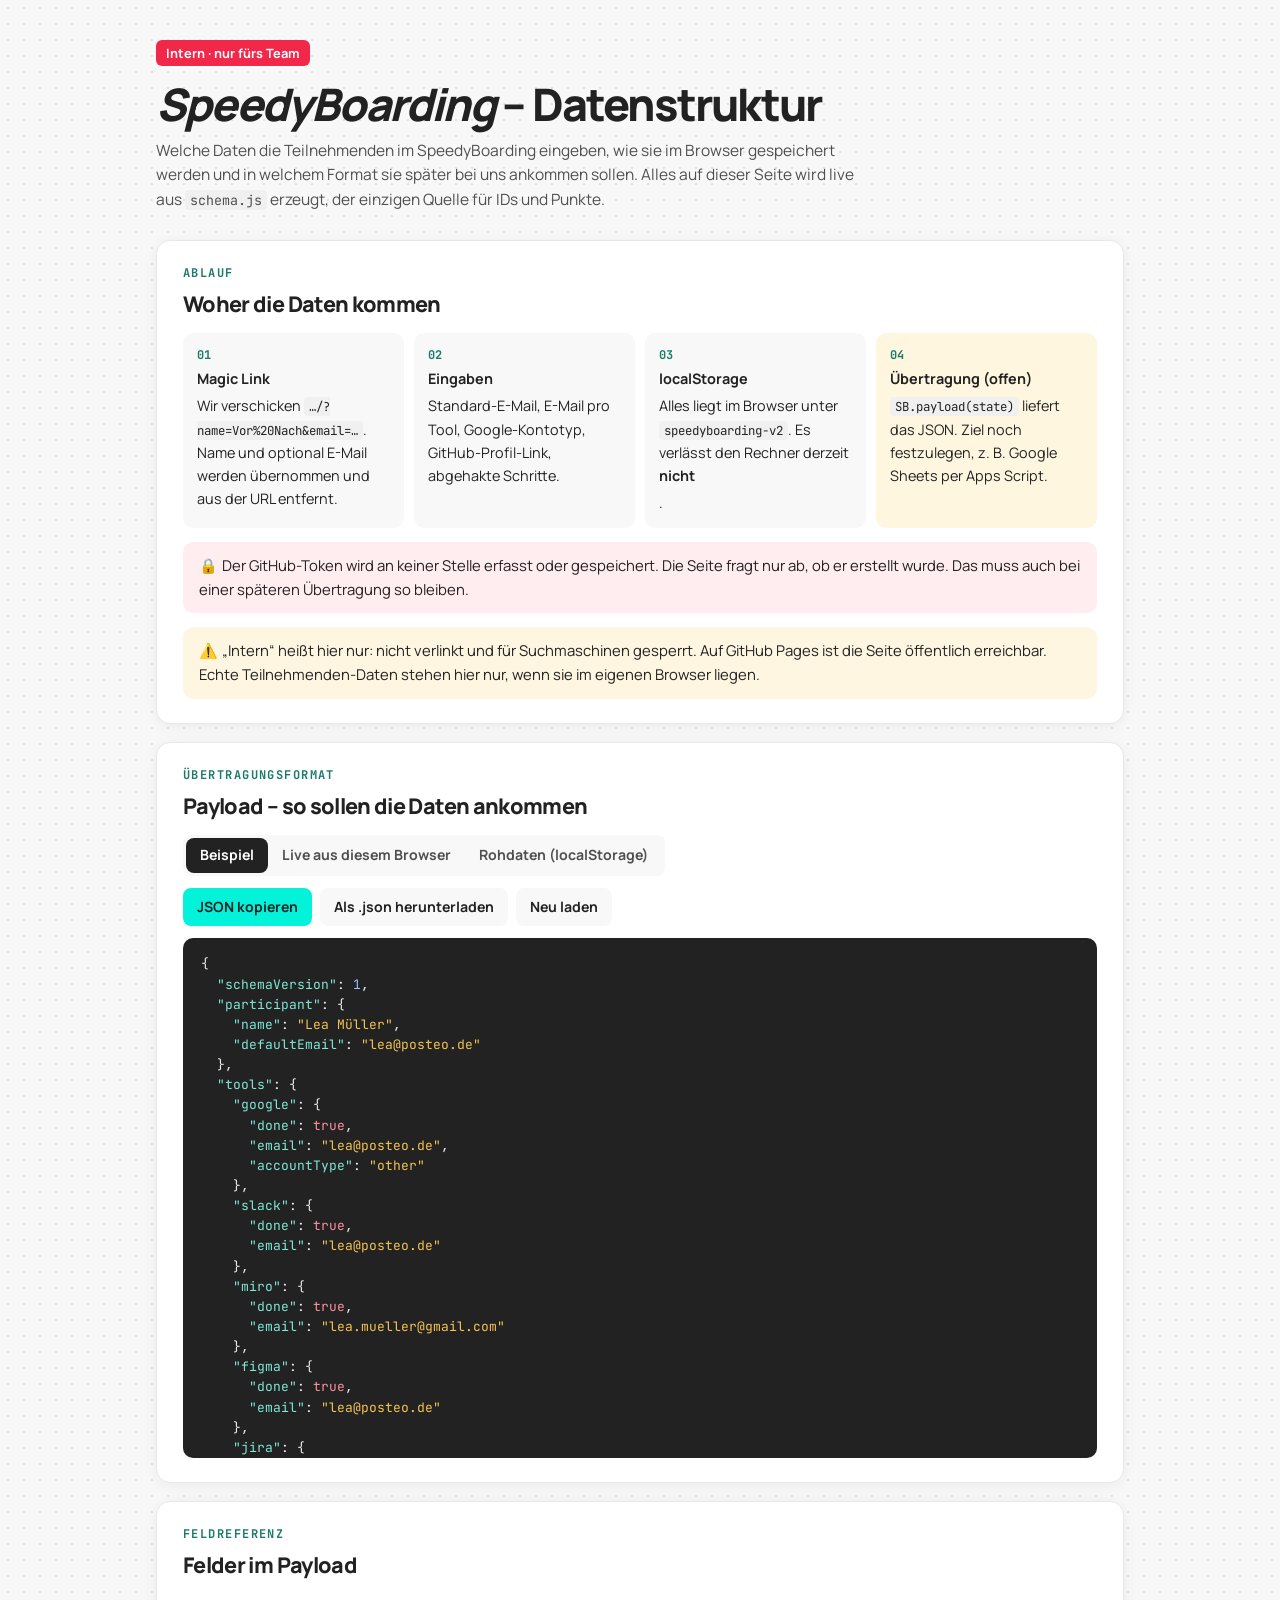
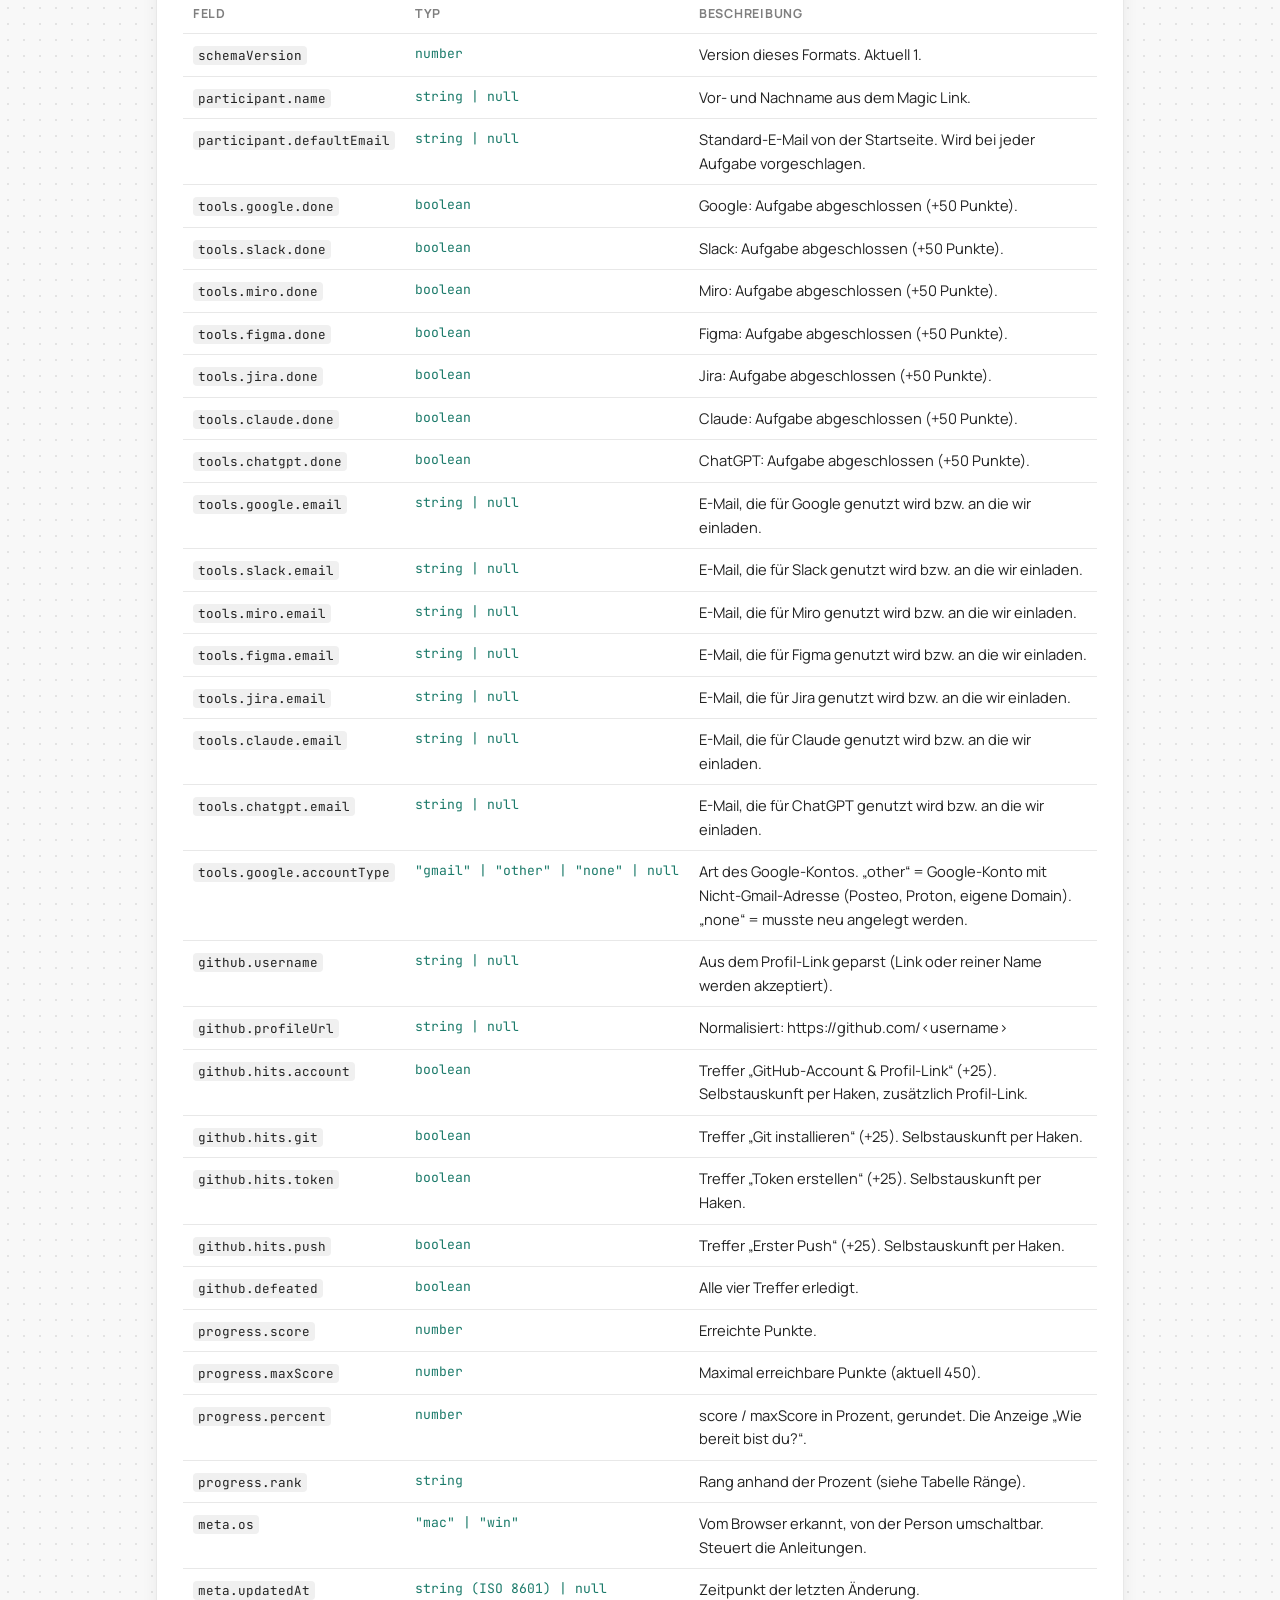
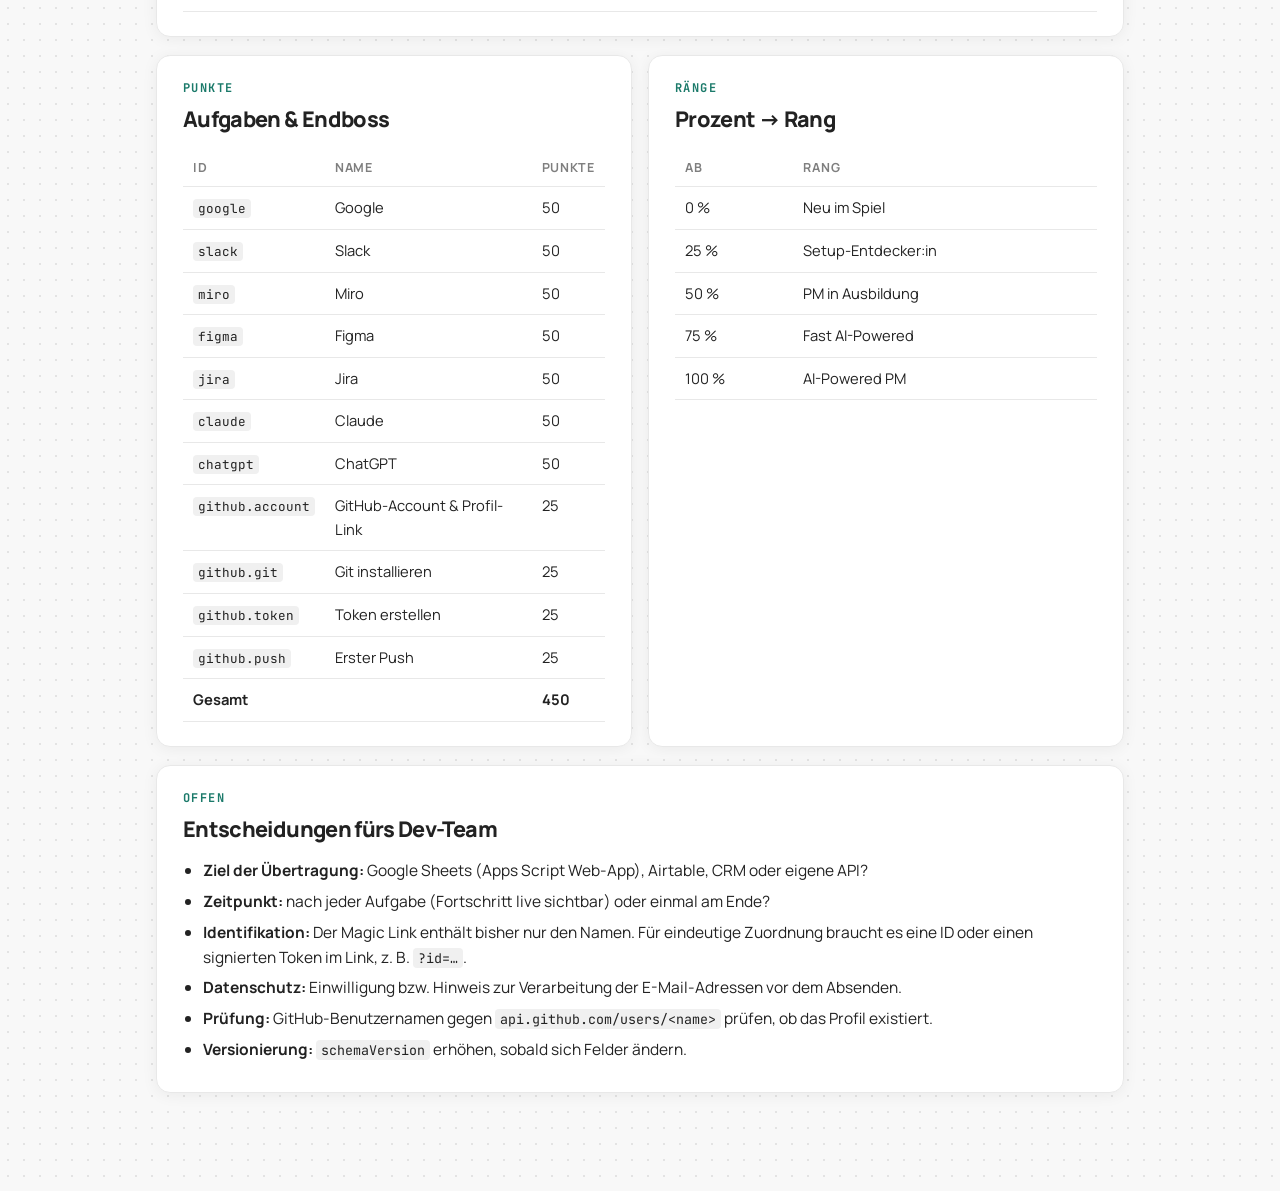
==== intern.html @ ec970993 "Internal data-structure page, shared schema.js, italic logo - schema.js: single source for IDs, poin" ====
<!doctype html>
<html lang="de">
<head>
<meta charset="utf-8">
<meta name="viewport" content="width=device-width, initial-scale=1">
<meta name="robots" content="noindex, nofollow">
<title>SpeedyBoarding · Intern: Datenstruktur</title>
<link rel="preconnect" href="https://fonts.googleapis.com">
<link rel="preconnect" href="https://fonts.gstatic.com" crossorigin>
<link href="https://fonts.googleapis.com/css2?family=Manrope:wght@400;600;700;800&family=JetBrains+Mono:wght@400;500;700&display=swap" rel="stylesheet">
<style>
  :root {
    --yellow: #F5C451; --petrol: #1B7A6A; --red: #F2284B; --blue: #6B9EF7; --teal: #02F3DA;
    --text: #222; --muted: #4F4F4F; --soft: #7F7F7F; --bg: #F8F8F8; --dot: #E3E3E3; --line: #E8E8E8; --card: #fff;
  }
  * { box-sizing: border-box; }
  body { margin: 0; font: 15.5px/1.6 Manrope, Arial, sans-serif; color: var(--text); background: var(--bg) radial-gradient(var(--dot) 1px, transparent 1px) 0 0 / 16px 16px; }
  .wrap { max-width: 1000px; margin: 0 auto; padding: 0 16px 80px; }
  header { padding: 40px 0 10px; }
  .tag { display: inline-block; background: var(--red); color: #fff; border-radius: 6px; padding: 3px 10px; font-size: .8rem; font-weight: 700; }
  h1 { font-size: clamp(2rem, 5vw, 2.8rem); letter-spacing: -0.04em; line-height: 1.05; margin: 14px 0 10px; font-weight: 800; }
  h1 i { font-synthesis: style; }
  h2 { font-size: 1.35rem; letter-spacing: -0.03em; margin: 0 0 12px; font-weight: 800; }
  h3 { font-size: 1rem; margin: 18px 0 8px; }
  p.lead { color: var(--muted); max-width: 720px; margin: 0; }
  section { background: var(--card); border: 1px solid var(--line); border-radius: 14px; box-shadow: 0 2px 16px rgba(0,0,0,.06); padding: 24px 26px; margin: 18px 0; }
  .eyebrow { font: 700 12px "JetBrains Mono", monospace; letter-spacing: .12em; text-transform: uppercase; color: var(--petrol); display: block; margin-bottom: 6px; }
  code, pre { font-family: "JetBrains Mono", monospace; }
  code { font-size: .86em; background: #F0F0F0; padding: 1px 5px; border-radius: 4px; }
  pre { background: #222; color: #eaeaea; border-radius: 10px; padding: 16px 18px; overflow: auto; font-size: 13px; line-height: 1.55; margin: 0; max-height: 520px; }
  pre .k { color: #7FE8D6; } pre .s { color: #F5C451; } pre .n { color: #9DBEFF; } pre .b { color: #FF8FA3; }
  table { width: 100%; border-collapse: collapse; font-size: .92rem; }
  th, td { text-align: left; padding: 9px 10px; border-bottom: 1px solid var(--line); vertical-align: top; }
  th { font-size: .78rem; text-transform: uppercase; letter-spacing: .06em; color: var(--soft); }
  td:first-child { white-space: nowrap; }
  .type { color: var(--petrol); font-family: "JetBrains Mono", monospace; font-size: .82rem; white-space: nowrap; }
  .flow { display: grid; grid-template-columns: repeat(4, 1fr); gap: 10px; counter-reset: f; }
  .flow div { background: var(--bg); border-radius: 10px; padding: 14px; font-size: .9rem; position: relative; }
  .flow div strong { display: block; margin-bottom: 4px; }
  .flow div::before { counter-increment: f; content: counter(f, decimal-leading-zero); font: 700 12px "JetBrains Mono", monospace; color: var(--petrol); display: block; margin-bottom: 4px; }
  .flow .todo { background: #FFF6E0; }
  .bar { display: flex; gap: 8px; flex-wrap: wrap; margin: 0 0 12px; }
  button { font: inherit; font-weight: 700; font-size: .88rem; border: 0; border-radius: 8px; padding: 8px 14px; cursor: pointer; background: var(--teal); color: #222; }
  button.ghost { background: var(--bg); }
  .tabs { display: inline-flex; background: var(--bg); border-radius: 8px; padding: 3px; margin-bottom: 12px; }
  .tabs button { background: transparent; padding: 6px 14px; color: var(--muted); }
  .tabs button[aria-pressed=true] { background: #222; color: #fff; }
  .emo { display: inline-block; margin-right: .3em; }
  .note { border-radius: 10px; padding: 12px 16px; margin-top: 14px; font-size: .93rem; }
  .warn { background: #FEF6E0; } .danger { background: #FFEDF0; } .info { background: #EEF4FF; }
  .grid2 { display: grid; grid-template-columns: 1fr 1fr; gap: 16px; }
  .empty { color: var(--soft); font-style: italic; }
  ul.q { margin: 0; padding-left: 20px; } ul.q li { margin: 6px 0; }
  @media (max-width: 760px) { .flow, .grid2 { grid-template-columns: 1fr; } section { padding: 20px 18px; } td:first-child { white-space: normal; } }
</style>
</head>
<body>
<div class="wrap">
  <header>
    <span class="tag">Intern · nur fürs Team</span>
    <h1><i>SpeedyBoarding</i> – Datenstruktur</h1>
    <p class="lead">Welche Daten die Teilnehmenden im SpeedyBoarding eingeben, wie sie im Browser gespeichert werden und in welchem Format sie später bei uns ankommen sollen. Alles auf dieser Seite wird live aus <code>schema.js</code> erzeugt, der einzigen Quelle für IDs und Punkte.</p>
  </header>

  <section>
    <span class="eyebrow">Ablauf</span>
    <h2>Woher die Daten kommen</h2>
    <div class="flow">
      <div><strong>Magic Link</strong>Wir verschicken <code>…/?name=Vor%20Nach&amp;email=…</code>. Name und optional E-Mail werden übernommen und aus der URL entfernt.</div>
      <div><strong>Eingaben</strong>Standard-E-Mail, E-Mail pro Tool, Google-Kontotyp, GitHub-Profil-Link, abgehakte Schritte.</div>
      <div><strong>localStorage</strong>Alles liegt im Browser unter <code id="keyName"></code>. Es verlässt den Rechner derzeit <strong>nicht</strong>.</div>
      <div class="todo"><strong>Übertragung (offen)</strong><code>SB.payload(state)</code> liefert das JSON. Ziel noch festzulegen, z. B. Google Sheets per Apps Script.</div>
    </div>
    <div class="note danger"><span class="emo">🔒</span>Der GitHub-Token wird an keiner Stelle erfasst oder gespeichert. Die Seite fragt nur ab, ob er erstellt wurde. Das muss auch bei einer späteren Übertragung so bleiben.</div>
    <div class="note warn"><span class="emo">⚠️</span>„Intern“ heißt hier nur: nicht verlinkt und für Suchmaschinen gesperrt. Auf GitHub Pages ist die Seite öffentlich erreichbar. Echte Teilnehmenden-Daten stehen hier nur, wenn sie im eigenen Browser liegen.</div>
  </section>

  <section>
    <span class="eyebrow">Übertragungsformat</span>
    <h2>Payload – so sollen die Daten ankommen</h2>
    <div class="tabs" role="group">
      <button type="button" data-tab="example" aria-pressed="true">Beispiel</button>
      <button type="button" data-tab="live" aria-pressed="false">Live aus diesem Browser</button>
      <button type="button" data-tab="raw" aria-pressed="false">Rohdaten (localStorage)</button>
    </div>
    <div class="bar">
      <button type="button" id="copy">JSON kopieren</button>
      <button type="button" class="ghost" id="download">Als .json herunterladen</button>
      <button type="button" class="ghost" id="refresh">Neu laden</button>
    </div>
    <pre id="json"></pre>
    <p id="liveHint" class="note info" hidden>Tipp: In einem zweiten Tab <a href="./">SpeedyBoarding</a> durchspielen und hier auf „Neu laden“ klicken.</p>
  </section>

  <section>
    <span class="eyebrow">Feldreferenz</span>
    <h2>Felder im Payload</h2>
    <table>
      <thead><tr><th>Feld</th><th>Typ</th><th>Beschreibung</th></tr></thead>
      <tbody id="fields"></tbody>
    </table>
  </section>

  <div class="grid2">
    <section style="margin:0">
      <span class="eyebrow">Punkte</span>
      <h2>Aufgaben &amp; Endboss</h2>
      <table><thead><tr><th>ID</th><th>Name</th><th>Punkte</th></tr></thead><tbody id="points"></tbody></table>
    </section>
    <section style="margin:0">
      <span class="eyebrow">Ränge</span>
      <h2>Prozent → Rang</h2>
      <table><thead><tr><th>ab</th><th>Rang</th></tr></thead><tbody id="ranks"></tbody></table>
    </section>
  </div>

  <section>
    <span class="eyebrow">Offen</span>
    <h2>Entscheidungen fürs Dev-Team</h2>
    <ul class="q">
      <li><strong>Ziel der Übertragung:</strong> Google Sheets (Apps Script Web-App), Airtable, CRM oder eigene API?</li>
      <li><strong>Zeitpunkt:</strong> nach jeder Aufgabe (Fortschritt live sichtbar) oder einmal am Ende?</li>
      <li><strong>Identifikation:</strong> Der Magic Link enthält bisher nur den Namen. Für eindeutige Zuordnung braucht es eine ID oder einen signierten Token im Link, z. B. <code>?id=…</code>.</li>
      <li><strong>Datenschutz:</strong> Einwilligung bzw. Hinweis zur Verarbeitung der E-Mail-Adressen vor dem Absenden.</li>
      <li><strong>Prüfung:</strong> GitHub-Benutzernamen gegen <code>api.github.com/users/&lt;name&gt;</code> prüfen, ob das Profil existiert.</li>
      <li><strong>Versionierung:</strong> <code>schemaVersion</code> erhöhen, sobald sich Felder ändern.</li>
    </ul>
  </section>
</div>

<script src="schema.js"></script>
<script>
const FIELDS = [
  ["schemaVersion", "number", "Version dieses Formats. Aktuell " + SB.SCHEMA_VERSION + "."],
  ["participant.name", "string | null", "Vor- und Nachname aus dem Magic Link."],
  ["participant.defaultEmail", "string | null", "Standard-E-Mail von der Startseite. Wird bei jeder Aufgabe vorgeschlagen."],
  ...SB.TASKS.map(t => [`tools.${t.id}.done`, "boolean", `${t.name}: Aufgabe abgeschlossen (+${t.points} Punkte).`]),
  ...SB.TASKS.map(t => [`tools.${t.id}.email`, "string | null", `E-Mail, die für ${t.name} genutzt wird bzw. an die wir einladen.`]),
  ["tools.google.accountType", '"gmail" | "other" | "none" | null', "Art des Google-Kontos. „other“ = Google-Konto mit Nicht-Gmail-Adresse (Posteo, Proton, eigene Domain). „none“ = musste neu angelegt werden."],
  ["github.username", "string | null", "Aus dem Profil-Link geparst (Link oder reiner Name werden akzeptiert)."],
  ["github.profileUrl", "string | null", "Normalisiert: https://github.com/&lt;username&gt;"],
  ...SB.BOSS.hits.map(h => [`github.hits.${h.id}`, "boolean", `Treffer „${h.title}“ (+${h.points}). Selbstauskunft per Haken${h.id === "account" ? ", zusätzlich Profil-Link" : ""}.`]),
  ["github.defeated", "boolean", "Alle vier Treffer erledigt."],
  ["progress.score", "number", "Erreichte Punkte."],
  ["progress.maxScore", "number", `Maximal erreichbare Punkte (aktuell ${SB.MAX}).`],
  ["progress.percent", "number", "score / maxScore in Prozent, gerundet. Die Anzeige „Wie bereit bist du?“."],
  ["progress.rank", "string", "Rang anhand der Prozent (siehe Tabelle Ränge)."],
  ["meta.os", '"mac" | "win"', "Vom Browser erkannt, von der Person umschaltbar. Steuert die Anleitungen."],
  ["meta.updatedAt", "string (ISO 8601) | null", "Zeitpunkt der letzten Änderung."],
];

// Beispielzustand: Lea hat 5 Aufgaben und 2 Treffer erledigt
const EXAMPLE = Object.assign(SB.blank(), {
  name: "Lea Müller", email: "lea@posteo.de", os: "mac", updatedAt: "2026-11-12T10:42:00.000Z",
  tasks: {
    google: { done: true, email: "lea@posteo.de", has: "other" },
    slack: { done: true, email: "lea@posteo.de" },
    miro: { done: true, email: "lea.mueller@gmail.com" },
    figma: { done: true, email: "lea@posteo.de" },
    claude: { done: true, email: "lea@posteo.de" },
  },
  boss: { account: { done: true, user: "lea-mueller" }, git: { done: true } },
});

function highlight(json) {
  return json.replace(/[&<>]/g, c => ({ "&": "&amp;", "<": "&lt;", ">": "&gt;" }[c]))
    .replace(/("(?:\\.|[^"\\])*")(\s*:)?|\b(true|false|null)\b|-?\d+(?:\.\d+)?/g, (m, str, colon, lit) =>
      str ? (colon ? `<span class="k">${str}</span>${colon}` : `<span class="s">${str}</span>`)
          : lit ? `<span class="b">${m}</span>` : `<span class="n">${m}</span>`);
}

let tab = "example", current = "";
function render() {
  let data;
  if (tab === "example") data = SB.payload(EXAMPLE);
  else if (tab === "live") data = SB.payload(SB.load());
  else { try { data = JSON.parse(localStorage.getItem(SB.STORAGE_KEY)); } catch { data = null; } }
  current = JSON.stringify(data, null, 2);
  document.getElementById("json").innerHTML = data ? highlight(current) : '<span class="empty">Noch keine Daten in diesem Browser.</span>';
  document.getElementById("liveHint").hidden = tab === "example";
  document.querySelectorAll("[data-tab]").forEach(b => b.setAttribute("aria-pressed", b.dataset.tab === tab));
}

document.getElementById("keyName").textContent = SB.STORAGE_KEY;
document.getElementById("fields").innerHTML = FIELDS.map(([f, t, d]) => `<tr><td><code>${f}</code></td><td class="type">${t.replace(/</g, "&lt;")}</td><td>${d}</td></tr>`).join("");
document.getElementById("points").innerHTML =
  SB.TASKS.map(t => `<tr><td><code>${t.id}</code></td><td>${t.name}</td><td>${t.points}</td></tr>`).join("") +
  SB.BOSS.hits.map(h => `<tr><td><code>github.${h.id}</code></td><td>${h.title}</td><td>${h.points}</td></tr>`).join("") +
  `<tr><td colspan="2"><strong>Gesamt</strong></td><td><strong>${SB.MAX}</strong></td></tr>`;
document.getElementById("ranks").innerHTML = SB.RANKS.map(([p, r]) => `<tr><td>${p} %</td><td>${r}</td></tr>`).join("");

document.querySelectorAll("[data-tab]").forEach(b => b.onclick = () => { tab = b.dataset.tab; render(); });
document.getElementById("refresh").onclick = render;
document.getElementById("copy").onclick = e => navigator.clipboard?.writeText(current).then(() => { e.target.textContent = "Kopiert ✓"; setTimeout(() => e.target.textContent = "JSON kopieren", 1400); }).catch(() => {});
document.getElementById("download").onclick = () => {
  const a = document.createElement("a");
  a.href = URL.createObjectURL(new Blob([current], { type: "application/json" }));
  a.download = `speedyboarding-${tab}.json`; a.click(); URL.revokeObjectURL(a.href);
};
render();
</script>
</body>
</html>
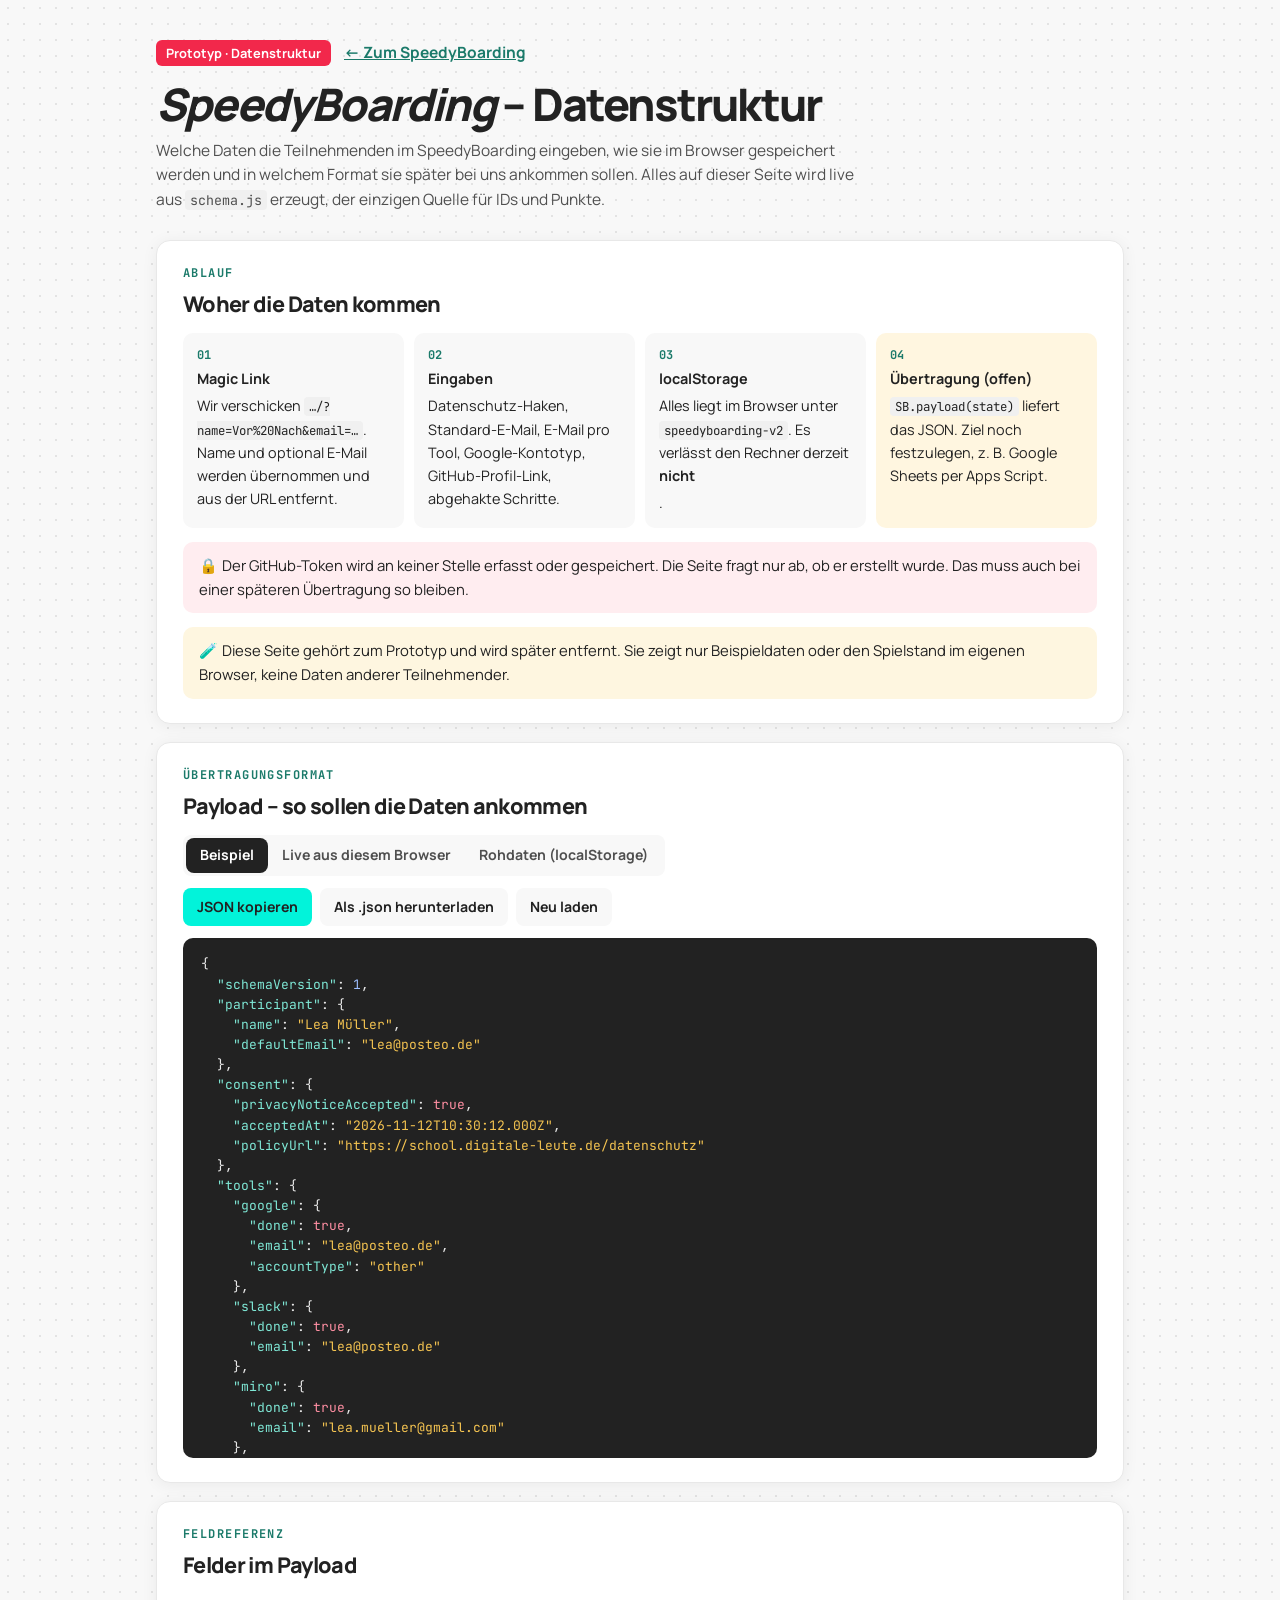
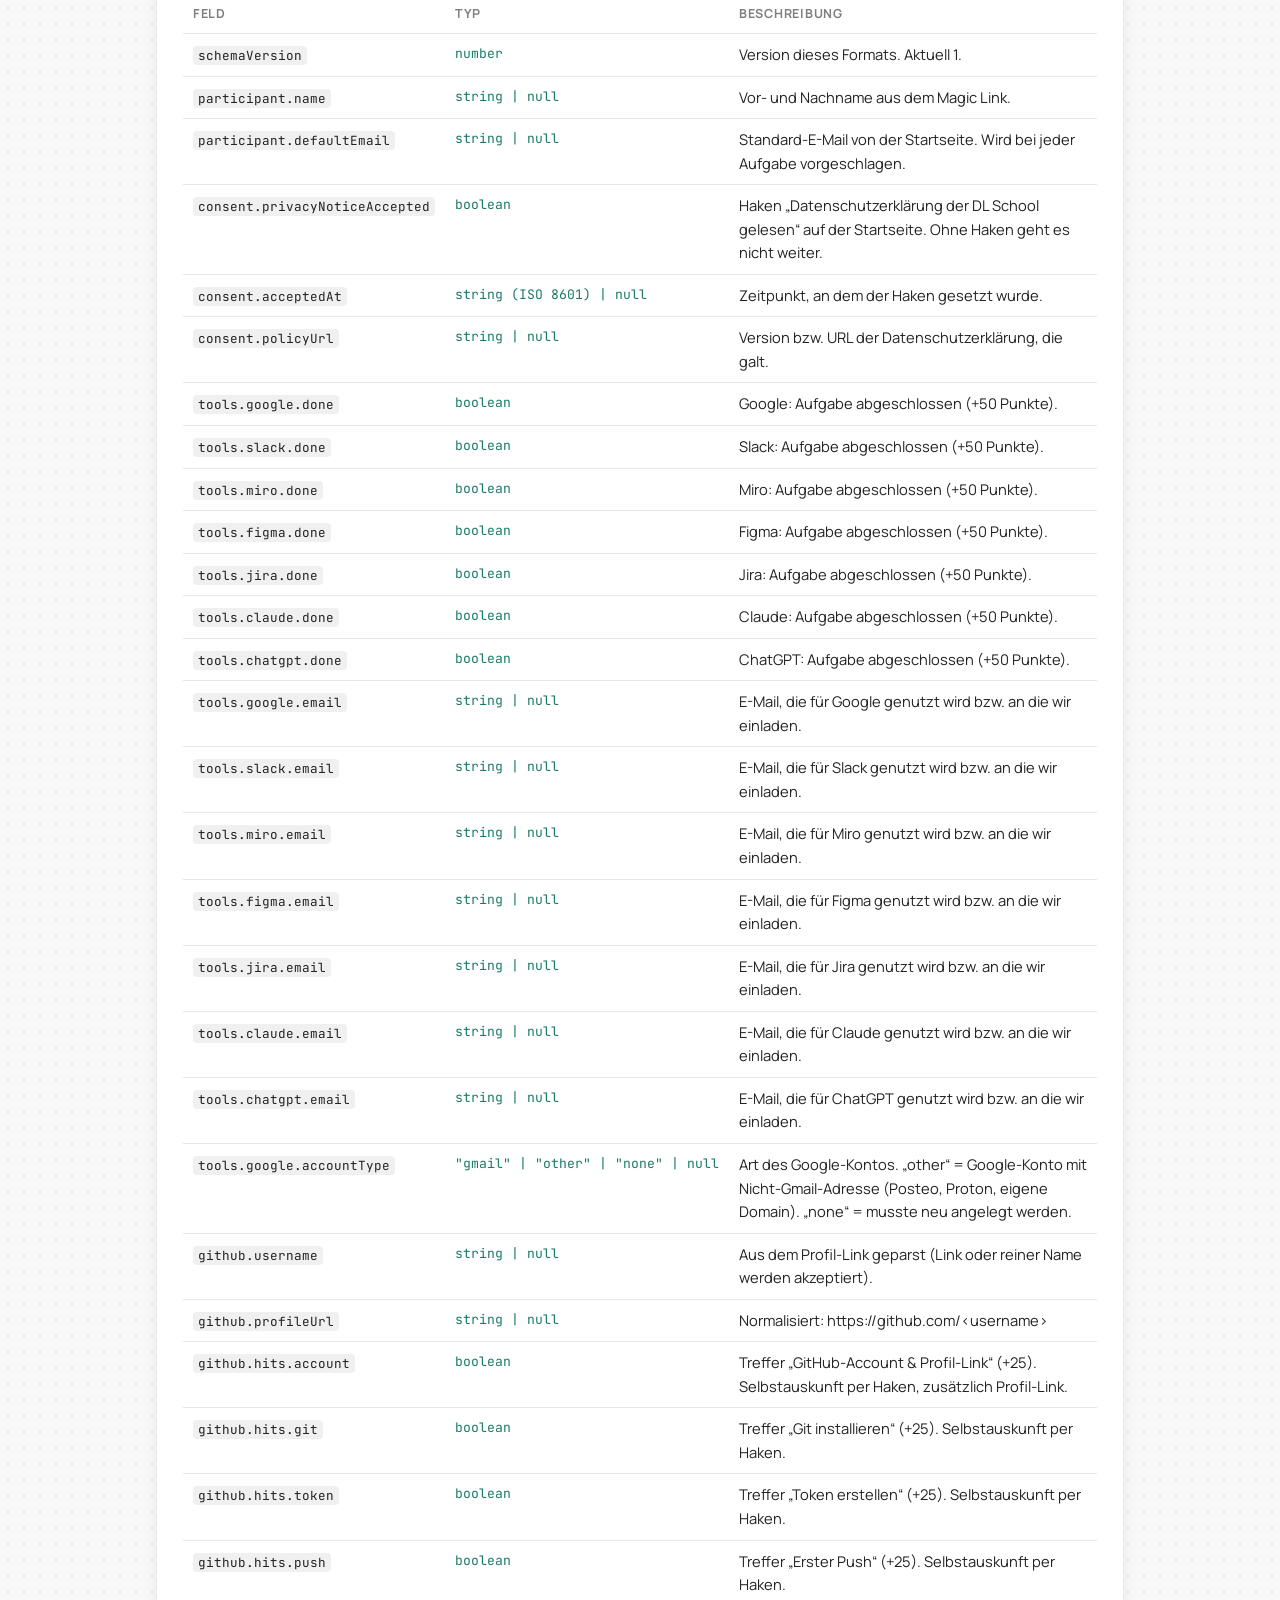
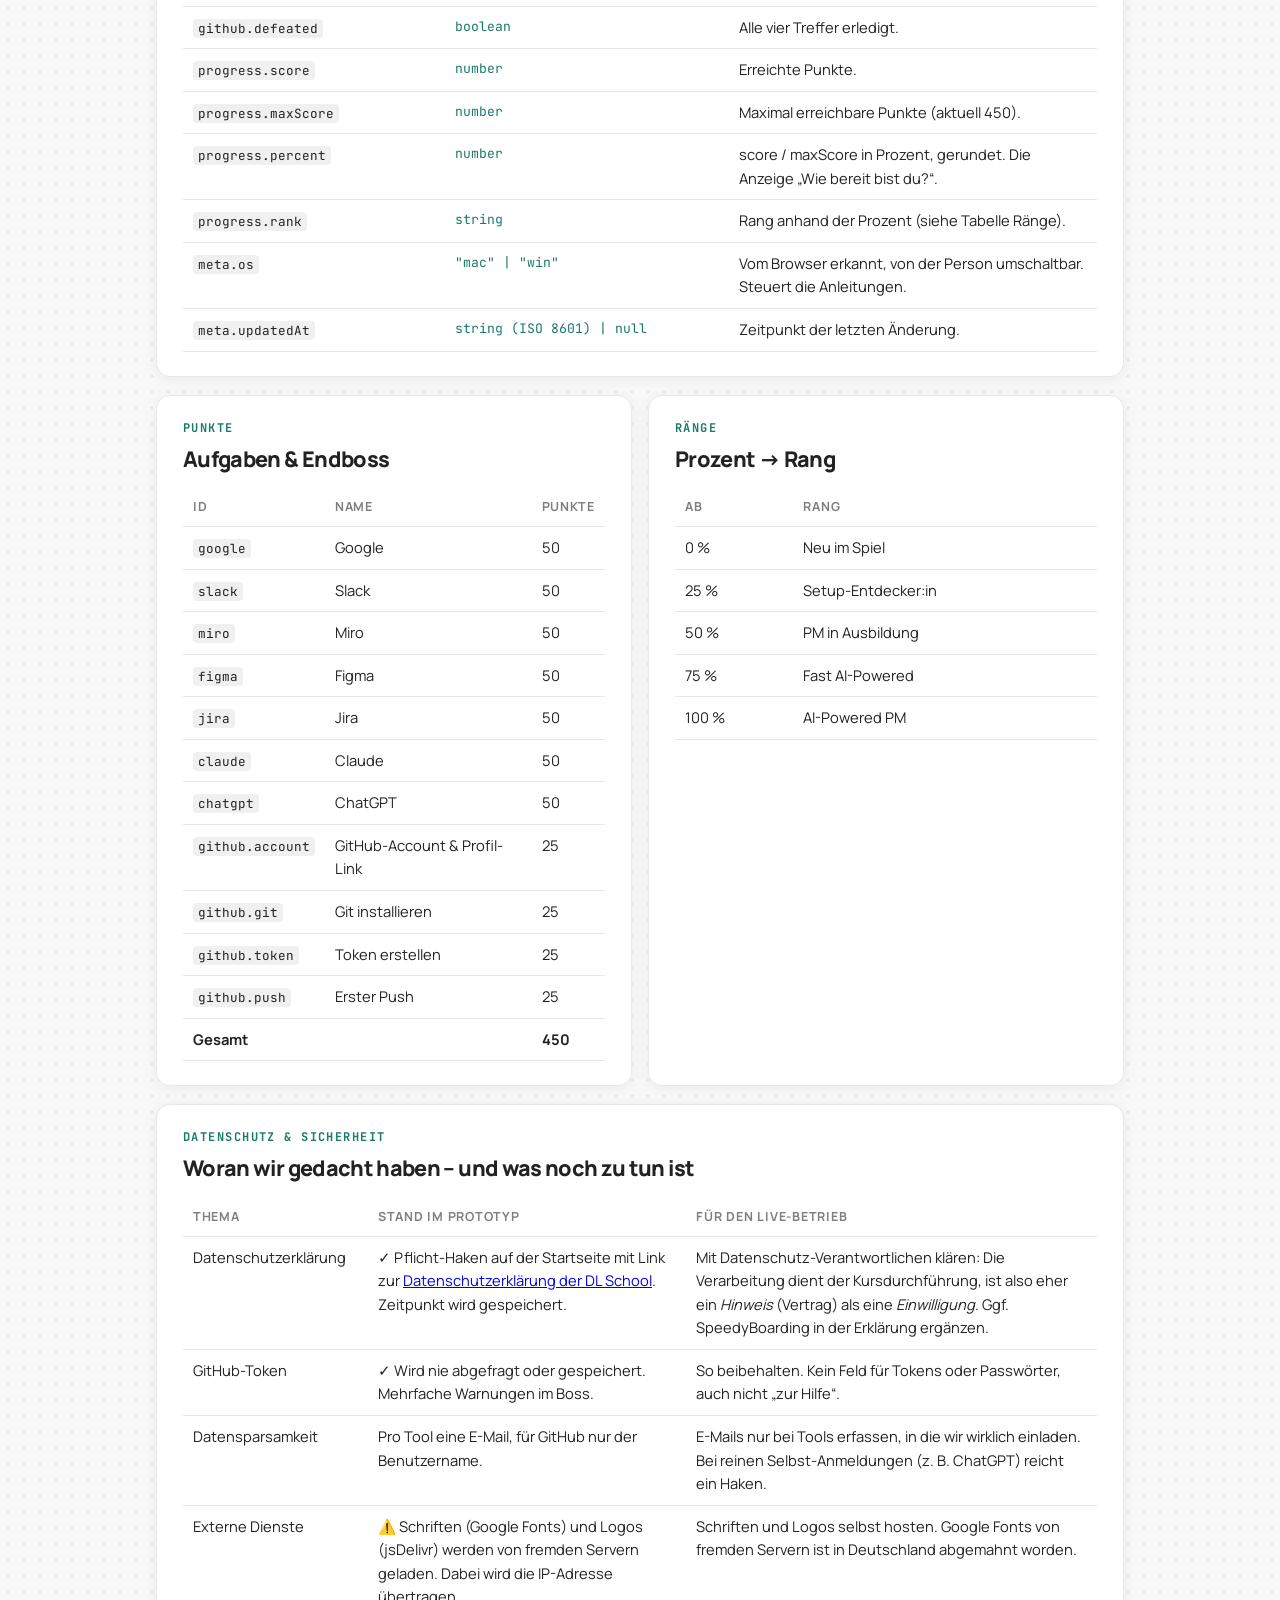
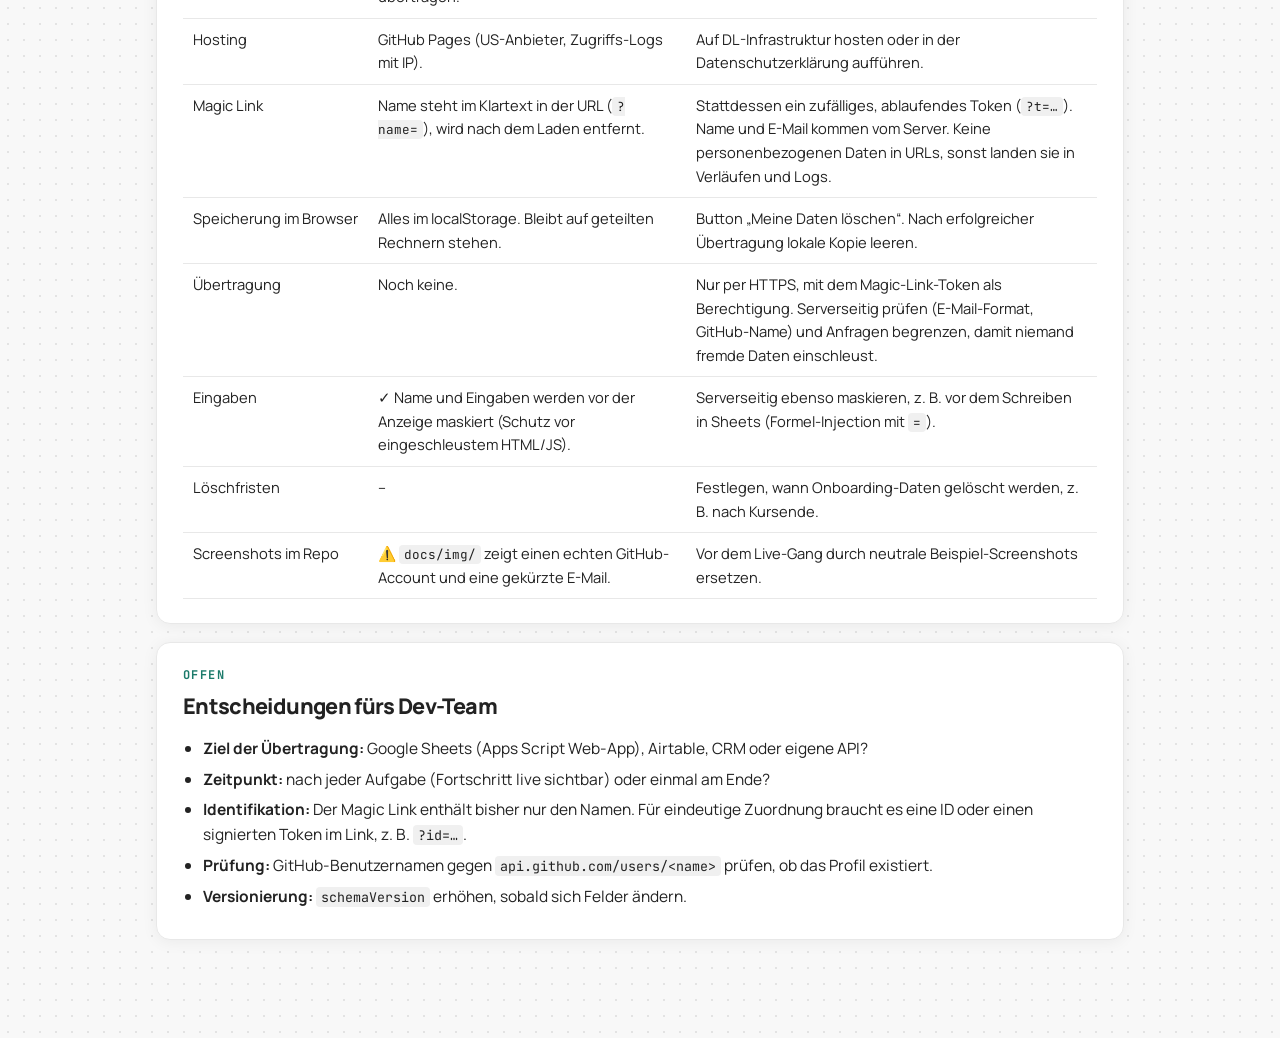
==== commit a4febc80: "Privacy notice checkbox, linked data page, privacy & security overview - Start page requires acknowl" ====
--- a/intern.html
+++ b/intern.html
@@ -3,7 +3,7 @@
 <head>
 <meta charset="utf-8">
 <meta name="viewport" content="width=device-width, initial-scale=1">
-<meta name="robots" content="noindex, nofollow">
+<meta name="robots" content="noindex">
 <title>SpeedyBoarding · Intern: Datenstruktur</title>
 <link rel="preconnect" href="https://fonts.googleapis.com">
 <link rel="preconnect" href="https://fonts.gstatic.com" crossorigin>
@@ -57,7 +57,7 @@
 <body>
 <div class="wrap">
   <header>
-    <span class="tag">Intern · nur fürs Team</span>
+    <span class="tag">Prototyp · Datenstruktur</span> <a href="./" style="margin-left:10px;font-weight:700;color:var(--petrol)">← Zum SpeedyBoarding</a>
     <h1><i>SpeedyBoarding</i> – Datenstruktur</h1>
     <p class="lead">Welche Daten die Teilnehmenden im SpeedyBoarding eingeben, wie sie im Browser gespeichert werden und in welchem Format sie später bei uns ankommen sollen. Alles auf dieser Seite wird live aus <code>schema.js</code> erzeugt, der einzigen Quelle für IDs und Punkte.</p>
   </header>
@@ -67,12 +67,12 @@
     <h2>Woher die Daten kommen</h2>
     <div class="flow">
       <div><strong>Magic Link</strong>Wir verschicken <code>…/?name=Vor%20Nach&amp;email=…</code>. Name und optional E-Mail werden übernommen und aus der URL entfernt.</div>
-      <div><strong>Eingaben</strong>Standard-E-Mail, E-Mail pro Tool, Google-Kontotyp, GitHub-Profil-Link, abgehakte Schritte.</div>
+      <div><strong>Eingaben</strong>Datenschutz-Haken, Standard-E-Mail, E-Mail pro Tool, Google-Kontotyp, GitHub-Profil-Link, abgehakte Schritte.</div>
       <div><strong>localStorage</strong>Alles liegt im Browser unter <code id="keyName"></code>. Es verlässt den Rechner derzeit <strong>nicht</strong>.</div>
       <div class="todo"><strong>Übertragung (offen)</strong><code>SB.payload(state)</code> liefert das JSON. Ziel noch festzulegen, z. B. Google Sheets per Apps Script.</div>
     </div>
     <div class="note danger"><span class="emo">🔒</span>Der GitHub-Token wird an keiner Stelle erfasst oder gespeichert. Die Seite fragt nur ab, ob er erstellt wurde. Das muss auch bei einer späteren Übertragung so bleiben.</div>
-    <div class="note warn"><span class="emo">⚠️</span>„Intern“ heißt hier nur: nicht verlinkt und für Suchmaschinen gesperrt. Auf GitHub Pages ist die Seite öffentlich erreichbar. Echte Teilnehmenden-Daten stehen hier nur, wenn sie im eigenen Browser liegen.</div>
+    <div class="note warn"><span class="emo">🧪</span>Diese Seite gehört zum Prototyp und wird später entfernt. Sie zeigt nur Beispieldaten oder den Spielstand im eigenen Browser, keine Daten anderer Teilnehmender.</div>
   </section>
 
   <section>
@@ -115,13 +115,33 @@
   </div>
 
   <section>
+    <span class="eyebrow">Datenschutz &amp; Sicherheit</span>
+    <h2>Woran wir gedacht haben – und was noch zu tun ist</h2>
+    <table>
+      <thead><tr><th>Thema</th><th>Stand im Prototyp</th><th>Für den Live-Betrieb</th></tr></thead>
+      <tbody>
+        <tr><td>Datenschutzerklärung</td><td>✓ Pflicht-Haken auf der Startseite mit Link zur <a href="https://school.digitale-leute.de/datenschutz" target="_blank" rel="noopener">Datenschutzerklärung der DL School</a>. Zeitpunkt wird gespeichert.</td><td>Mit Datenschutz-Verantwortlichen klären: Die Verarbeitung dient der Kursdurchführung, ist also eher ein <em>Hinweis</em> (Vertrag) als eine <em>Einwilligung</em>. Ggf. SpeedyBoarding in der Erklärung ergänzen.</td></tr>
+        <tr><td>GitHub-Token</td><td>✓ Wird nie abgefragt oder gespeichert. Mehrfache Warnungen im Boss.</td><td>So beibehalten. Kein Feld für Tokens oder Passwörter, auch nicht „zur Hilfe“.</td></tr>
+        <tr><td>Datensparsamkeit</td><td>Pro Tool eine E-Mail, für GitHub nur der Benutzername.</td><td>E-Mails nur bei Tools erfassen, in die wir wirklich einladen. Bei reinen Selbst-Anmeldungen (z. B. ChatGPT) reicht ein Haken.</td></tr>
+        <tr><td>Externe Dienste</td><td>⚠️ Schriften (Google Fonts) und Logos (jsDelivr) werden von fremden Servern geladen. Dabei wird die IP-Adresse übertragen.</td><td>Schriften und Logos selbst hosten. Google Fonts von fremden Servern ist in Deutschland abgemahnt worden.</td></tr>
+        <tr><td>Hosting</td><td>GitHub Pages (US-Anbieter, Zugriffs-Logs mit IP).</td><td>Auf DL-Infrastruktur hosten oder in der Datenschutzerklärung aufführen.</td></tr>
+        <tr><td>Magic Link</td><td>Name steht im Klartext in der URL (<code>?name=</code>), wird nach dem Laden entfernt.</td><td>Stattdessen ein zufälliges, ablaufendes Token (<code>?t=…</code>). Name und E-Mail kommen vom Server. Keine personenbezogenen Daten in URLs, sonst landen sie in Verläufen und Logs.</td></tr>
+        <tr><td>Speicherung im Browser</td><td>Alles im localStorage. Bleibt auf geteilten Rechnern stehen.</td><td>Button „Meine Daten löschen“. Nach erfolgreicher Übertragung lokale Kopie leeren.</td></tr>
+        <tr><td>Übertragung</td><td>Noch keine.</td><td>Nur per HTTPS, mit dem Magic-Link-Token als Berechtigung. Serverseitig prüfen (E-Mail-Format, GitHub-Name) und Anfragen begrenzen, damit niemand fremde Daten einschleust.</td></tr>
+        <tr><td>Eingaben</td><td>✓ Name und Eingaben werden vor der Anzeige maskiert (Schutz vor eingeschleustem HTML/JS).</td><td>Serverseitig ebenso maskieren, z. B. vor dem Schreiben in Sheets (Formel-Injection mit <code>=</code>).</td></tr>
+        <tr><td>Löschfristen</td><td>–</td><td>Festlegen, wann Onboarding-Daten gelöscht werden, z. B. nach Kursende.</td></tr>
+        <tr><td>Screenshots im Repo</td><td>⚠️ <code>docs/img/</code> zeigt einen echten GitHub-Account und eine gekürzte E-Mail.</td><td>Vor dem Live-Gang durch neutrale Beispiel-Screenshots ersetzen.</td></tr>
+      </tbody>
+    </table>
+  </section>
+
+  <section>
     <span class="eyebrow">Offen</span>
     <h2>Entscheidungen fürs Dev-Team</h2>
     <ul class="q">
       <li><strong>Ziel der Übertragung:</strong> Google Sheets (Apps Script Web-App), Airtable, CRM oder eigene API?</li>
       <li><strong>Zeitpunkt:</strong> nach jeder Aufgabe (Fortschritt live sichtbar) oder einmal am Ende?</li>
       <li><strong>Identifikation:</strong> Der Magic Link enthält bisher nur den Namen. Für eindeutige Zuordnung braucht es eine ID oder einen signierten Token im Link, z. B. <code>?id=…</code>.</li>
-      <li><strong>Datenschutz:</strong> Einwilligung bzw. Hinweis zur Verarbeitung der E-Mail-Adressen vor dem Absenden.</li>
       <li><strong>Prüfung:</strong> GitHub-Benutzernamen gegen <code>api.github.com/users/&lt;name&gt;</code> prüfen, ob das Profil existiert.</li>
       <li><strong>Versionierung:</strong> <code>schemaVersion</code> erhöhen, sobald sich Felder ändern.</li>
     </ul>
@@ -134,6 +154,9 @@
   ["schemaVersion", "number", "Version dieses Formats. Aktuell " + SB.SCHEMA_VERSION + "."],
   ["participant.name", "string | null", "Vor- und Nachname aus dem Magic Link."],
   ["participant.defaultEmail", "string | null", "Standard-E-Mail von der Startseite. Wird bei jeder Aufgabe vorgeschlagen."],
+  ["consent.privacyNoticeAccepted", "boolean", "Haken „Datenschutzerklärung der DL School gelesen“ auf der Startseite. Ohne Haken geht es nicht weiter."],
+  ["consent.acceptedAt", "string (ISO 8601) | null", "Zeitpunkt, an dem der Haken gesetzt wurde."],
+  ["consent.policyUrl", "string | null", "Version bzw. URL der Datenschutzerklärung, die galt."],
   ...SB.TASKS.map(t => [`tools.${t.id}.done`, "boolean", `${t.name}: Aufgabe abgeschlossen (+${t.points} Punkte).`]),
   ...SB.TASKS.map(t => [`tools.${t.id}.email`, "string | null", `E-Mail, die für ${t.name} genutzt wird bzw. an die wir einladen.`]),
   ["tools.google.accountType", '"gmail" | "other" | "none" | null', "Art des Google-Kontos. „other“ = Google-Konto mit Nicht-Gmail-Adresse (Posteo, Proton, eigene Domain). „none“ = musste neu angelegt werden."],
@@ -152,6 +175,7 @@
 // Beispielzustand: Lea hat 5 Aufgaben und 2 Treffer erledigt
 const EXAMPLE = Object.assign(SB.blank(), {
   name: "Lea Müller", email: "lea@posteo.de", os: "mac", updatedAt: "2026-11-12T10:42:00.000Z",
+  consent: { accepted: true, at: "2026-11-12T10:30:12.000Z", policyUrl: "https://school.digitale-leute.de/datenschutz" },
   tasks: {
     google: { done: true, email: "lea@posteo.de", has: "other" },
     slack: { done: true, email: "lea@posteo.de" },
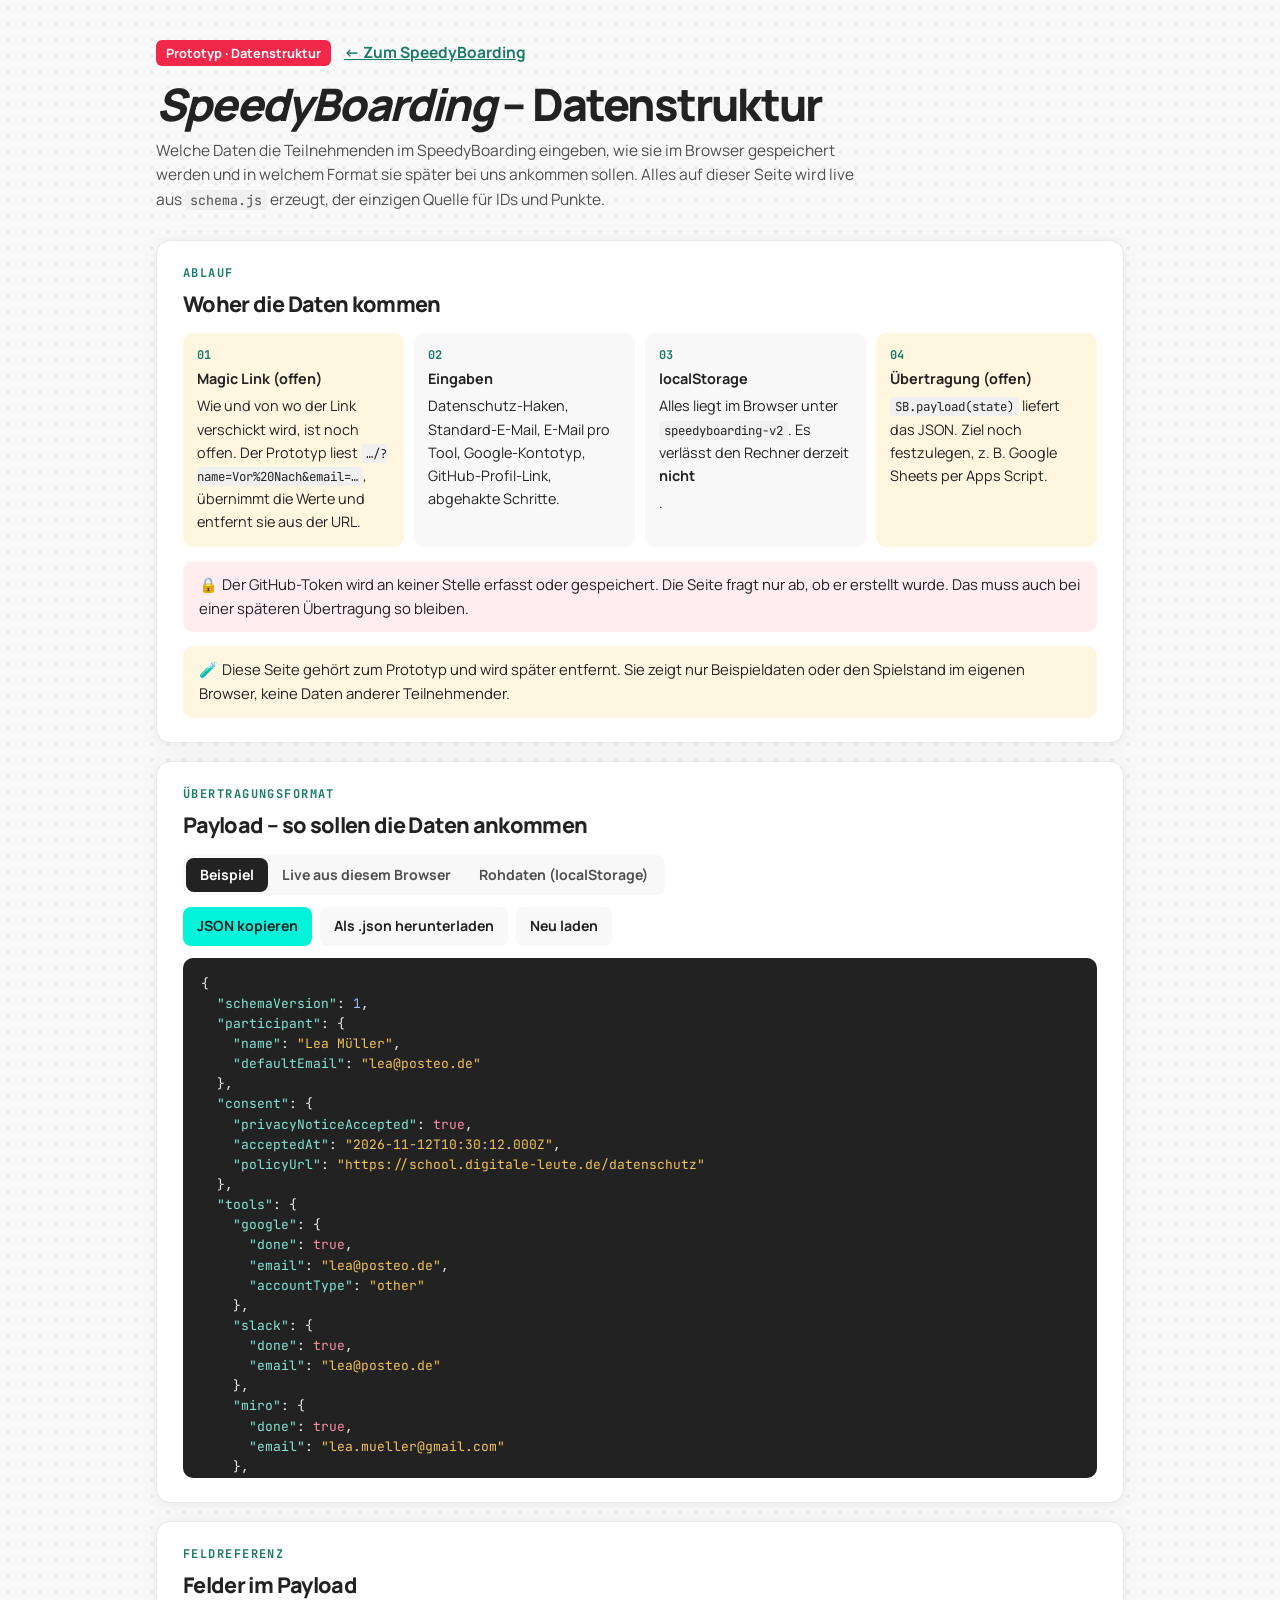
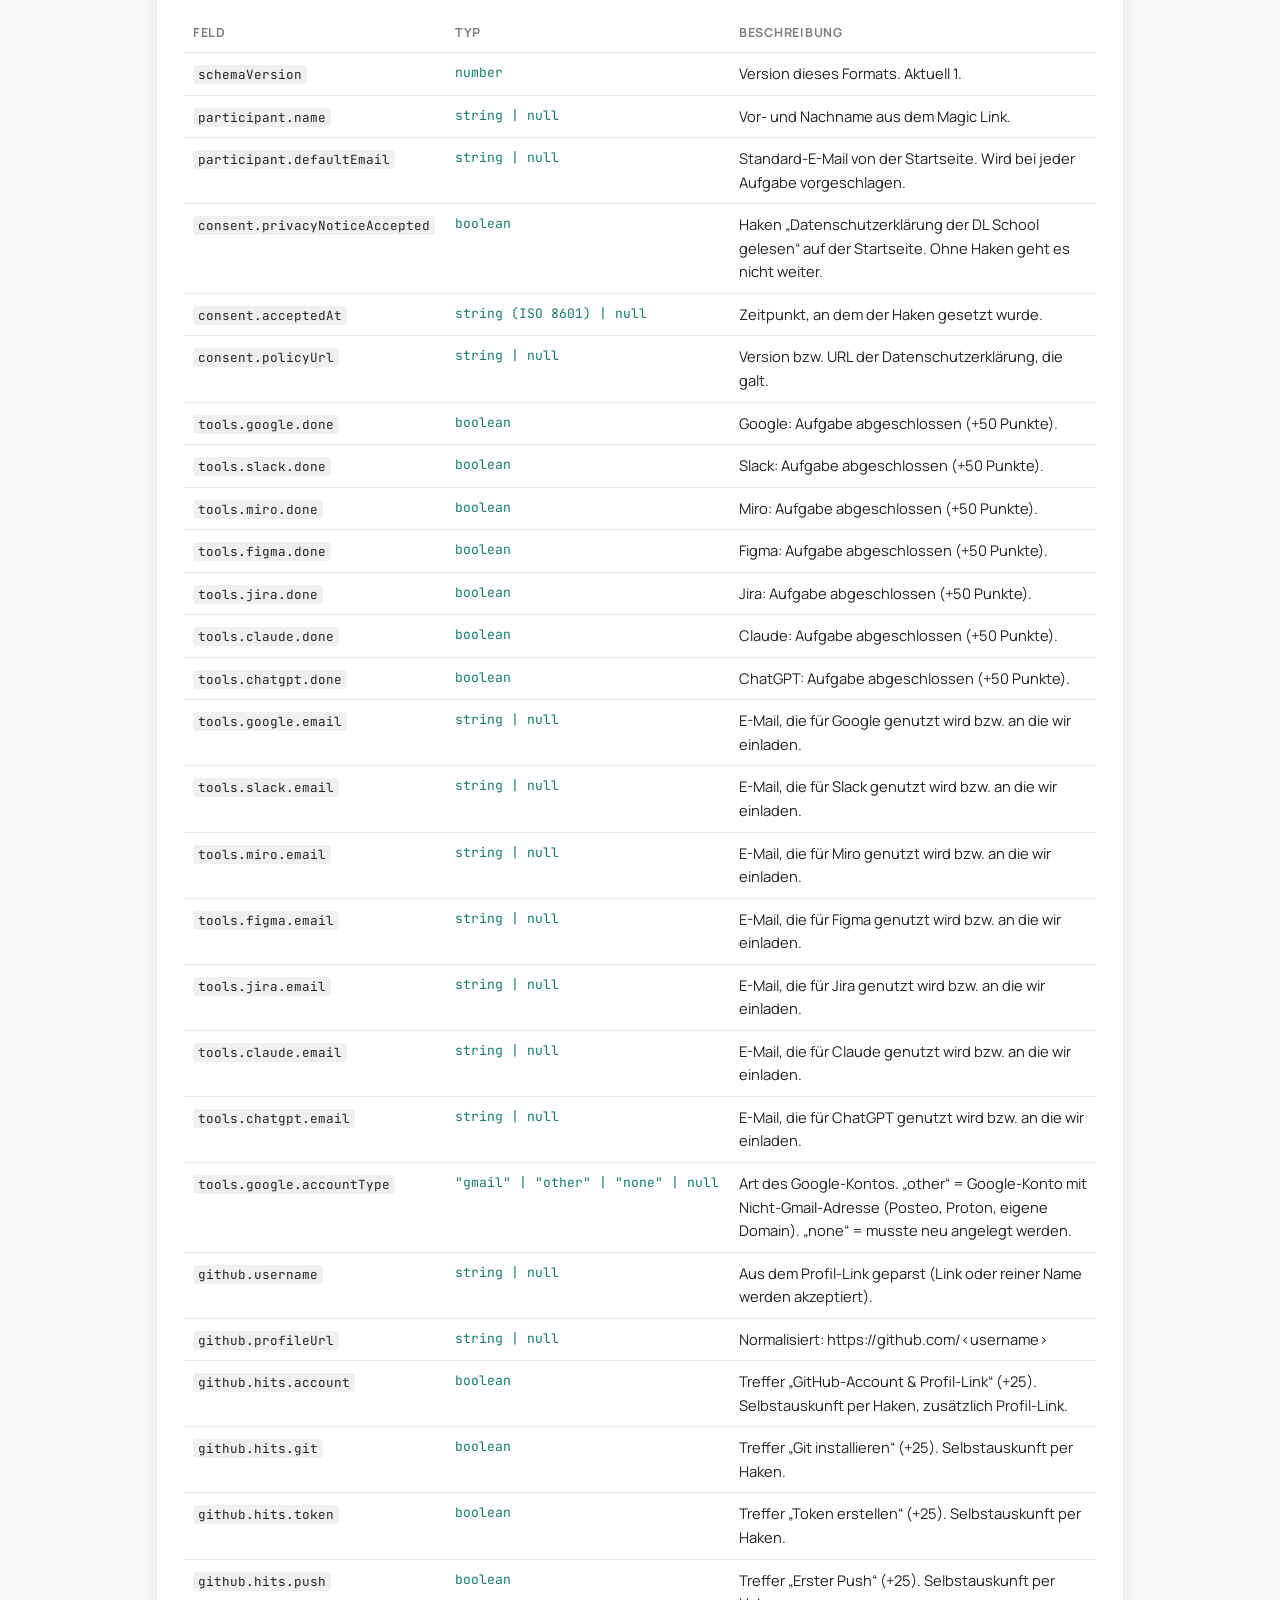
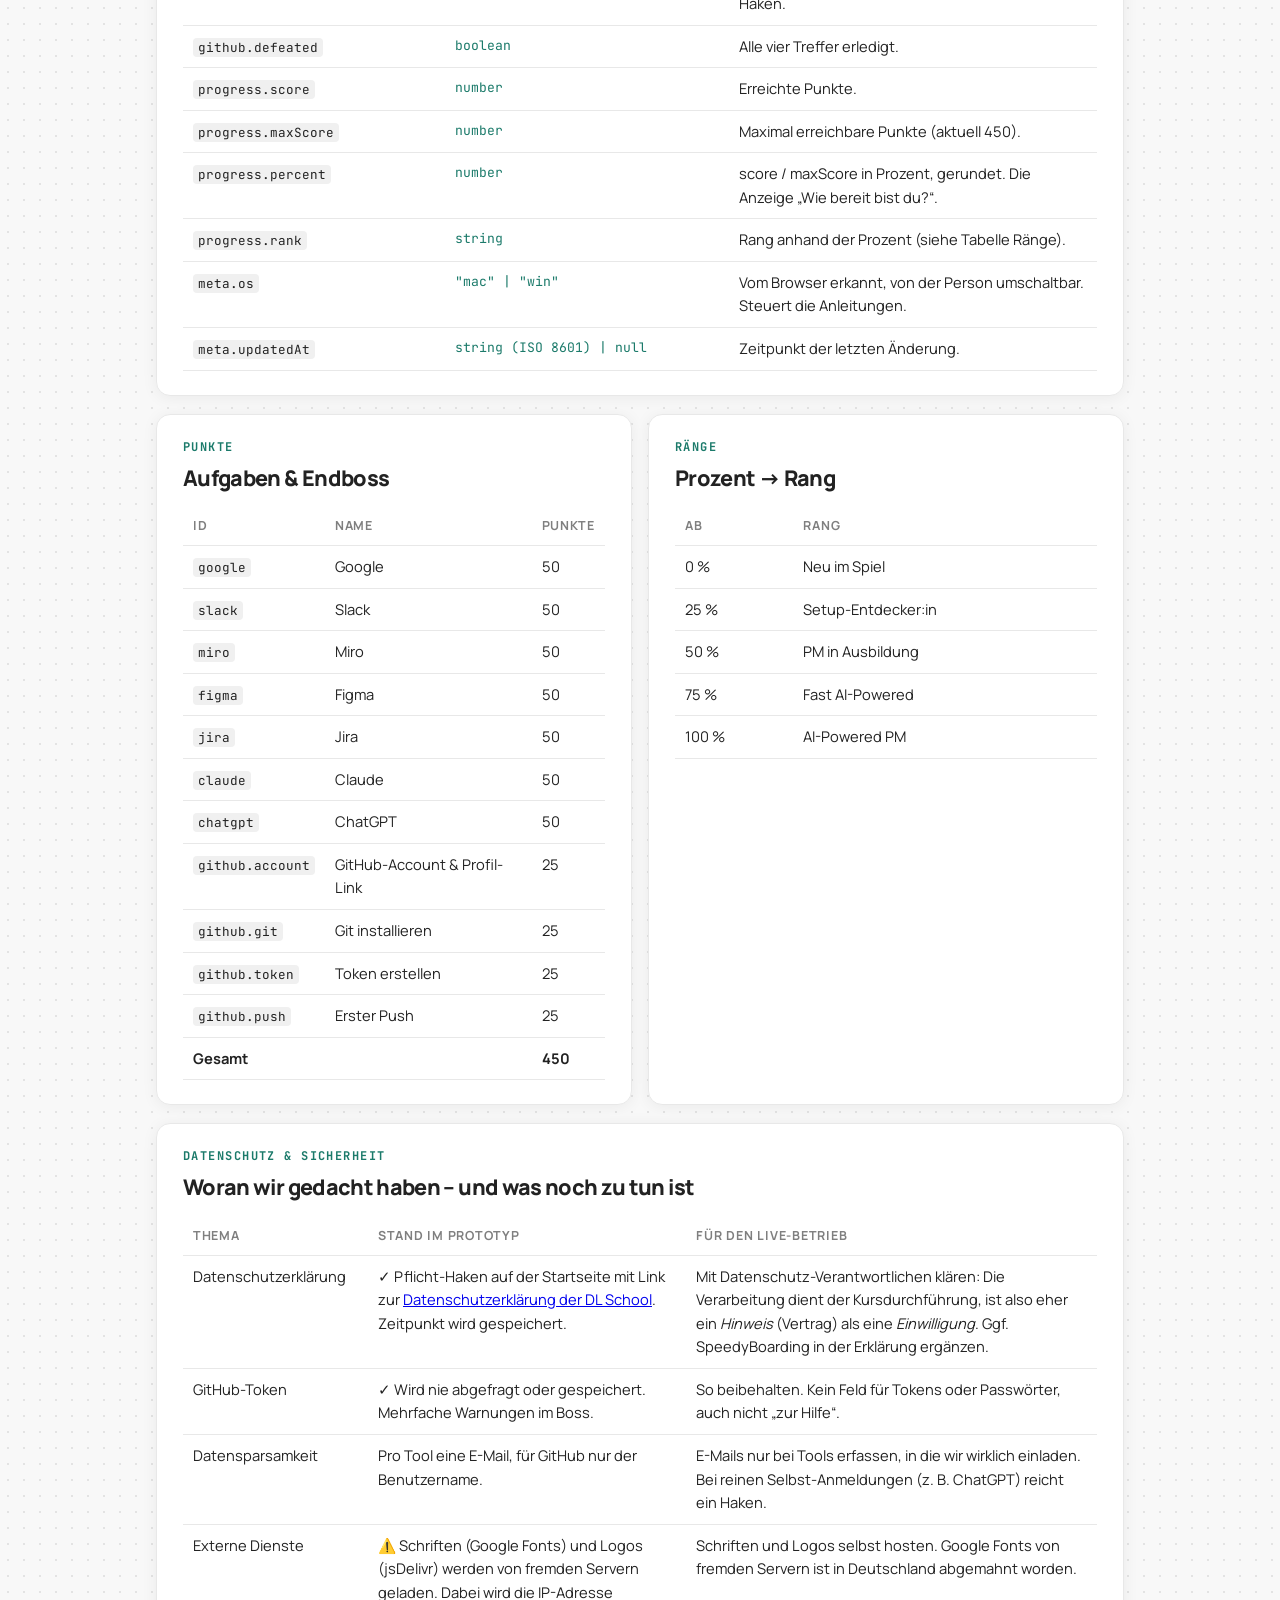
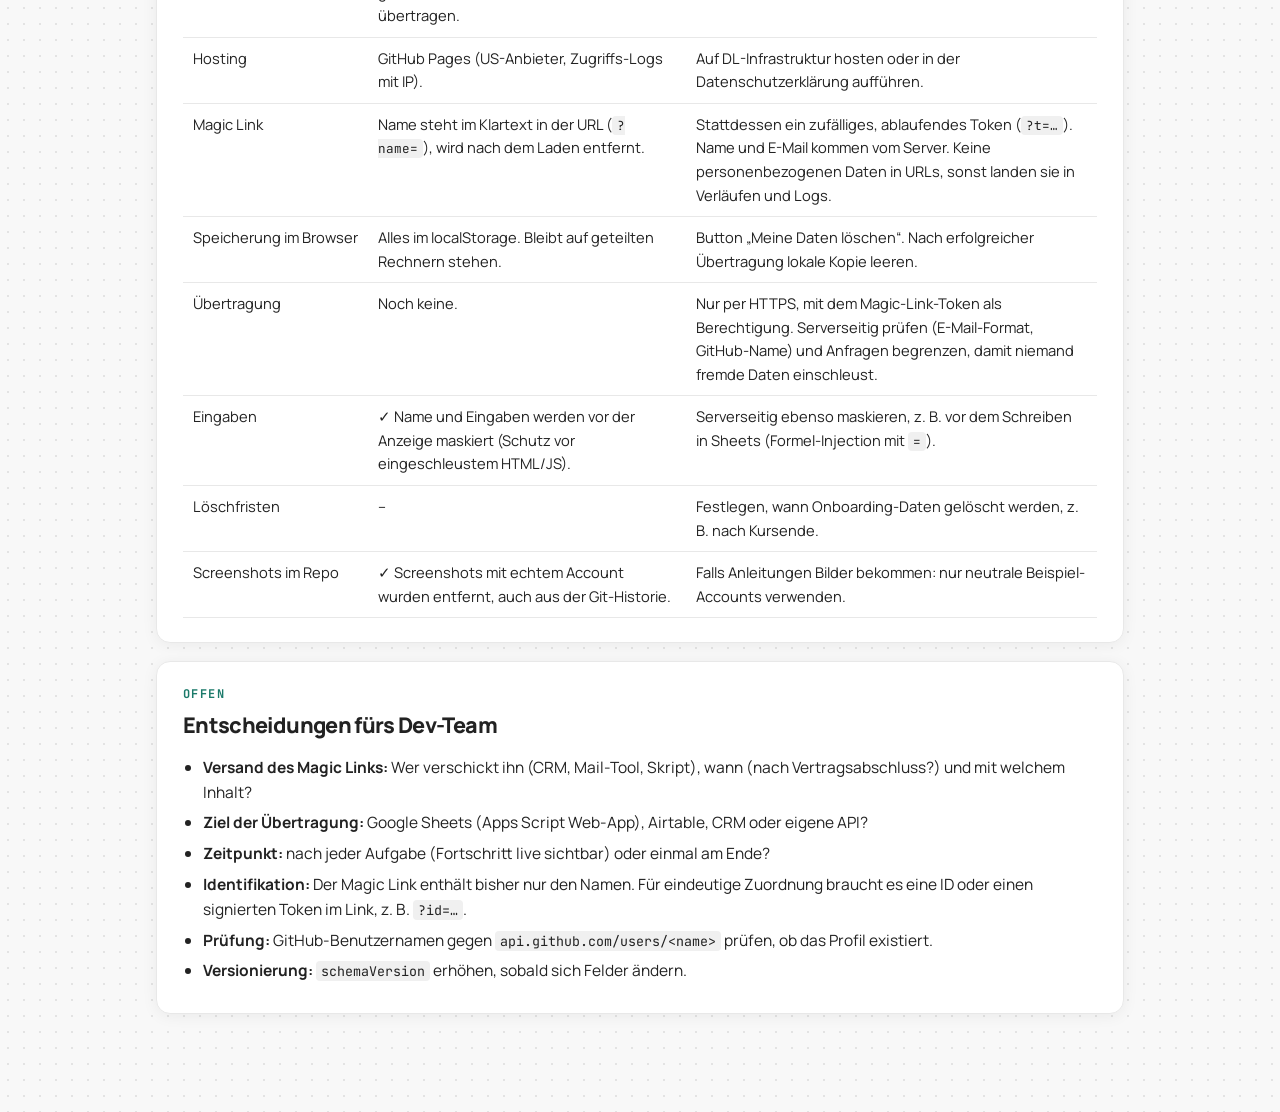
==== commit 995c8bf2: "Blinking hero and boss, magic link marked open, remove screenshots Co-Authored-By: Claude Opus 5.5 <" ====
--- a/intern.html
+++ b/intern.html
@@ -66,7 +66,7 @@
     <span class="eyebrow">Ablauf</span>
     <h2>Woher die Daten kommen</h2>
     <div class="flow">
-      <div><strong>Magic Link</strong>Wir verschicken <code>…/?name=Vor%20Nach&amp;email=…</code>. Name und optional E-Mail werden übernommen und aus der URL entfernt.</div>
+      <div class="todo"><strong>Magic Link (offen)</strong>Wie und von wo der Link verschickt wird, ist noch offen. Der Prototyp liest <code>…/?name=Vor%20Nach&amp;email=…</code>, übernimmt die Werte und entfernt sie aus der URL.</div>
       <div><strong>Eingaben</strong>Datenschutz-Haken, Standard-E-Mail, E-Mail pro Tool, Google-Kontotyp, GitHub-Profil-Link, abgehakte Schritte.</div>
       <div><strong>localStorage</strong>Alles liegt im Browser unter <code id="keyName"></code>. Es verlässt den Rechner derzeit <strong>nicht</strong>.</div>
       <div class="todo"><strong>Übertragung (offen)</strong><code>SB.payload(state)</code> liefert das JSON. Ziel noch festzulegen, z. B. Google Sheets per Apps Script.</div>
@@ -130,7 +130,7 @@
         <tr><td>Übertragung</td><td>Noch keine.</td><td>Nur per HTTPS, mit dem Magic-Link-Token als Berechtigung. Serverseitig prüfen (E-Mail-Format, GitHub-Name) und Anfragen begrenzen, damit niemand fremde Daten einschleust.</td></tr>
         <tr><td>Eingaben</td><td>✓ Name und Eingaben werden vor der Anzeige maskiert (Schutz vor eingeschleustem HTML/JS).</td><td>Serverseitig ebenso maskieren, z. B. vor dem Schreiben in Sheets (Formel-Injection mit <code>=</code>).</td></tr>
         <tr><td>Löschfristen</td><td>–</td><td>Festlegen, wann Onboarding-Daten gelöscht werden, z. B. nach Kursende.</td></tr>
-        <tr><td>Screenshots im Repo</td><td>⚠️ <code>docs/img/</code> zeigt einen echten GitHub-Account und eine gekürzte E-Mail.</td><td>Vor dem Live-Gang durch neutrale Beispiel-Screenshots ersetzen.</td></tr>
+        <tr><td>Screenshots im Repo</td><td>✓ Screenshots mit echtem Account wurden entfernt, auch aus der Git-Historie.</td><td>Falls Anleitungen Bilder bekommen: nur neutrale Beispiel-Accounts verwenden.</td></tr>
       </tbody>
     </table>
   </section>
@@ -139,6 +139,7 @@
     <span class="eyebrow">Offen</span>
     <h2>Entscheidungen fürs Dev-Team</h2>
     <ul class="q">
+      <li><strong>Versand des Magic Links:</strong> Wer verschickt ihn (CRM, Mail-Tool, Skript), wann (nach Vertragsabschluss?) und mit welchem Inhalt?</li>
       <li><strong>Ziel der Übertragung:</strong> Google Sheets (Apps Script Web-App), Airtable, CRM oder eigene API?</li>
       <li><strong>Zeitpunkt:</strong> nach jeder Aufgabe (Fortschritt live sichtbar) oder einmal am Ende?</li>
       <li><strong>Identifikation:</strong> Der Magic Link enthält bisher nur den Namen. Für eindeutige Zuordnung braucht es eine ID oder einen signierten Token im Link, z. B. <code>?id=…</code>.</li>
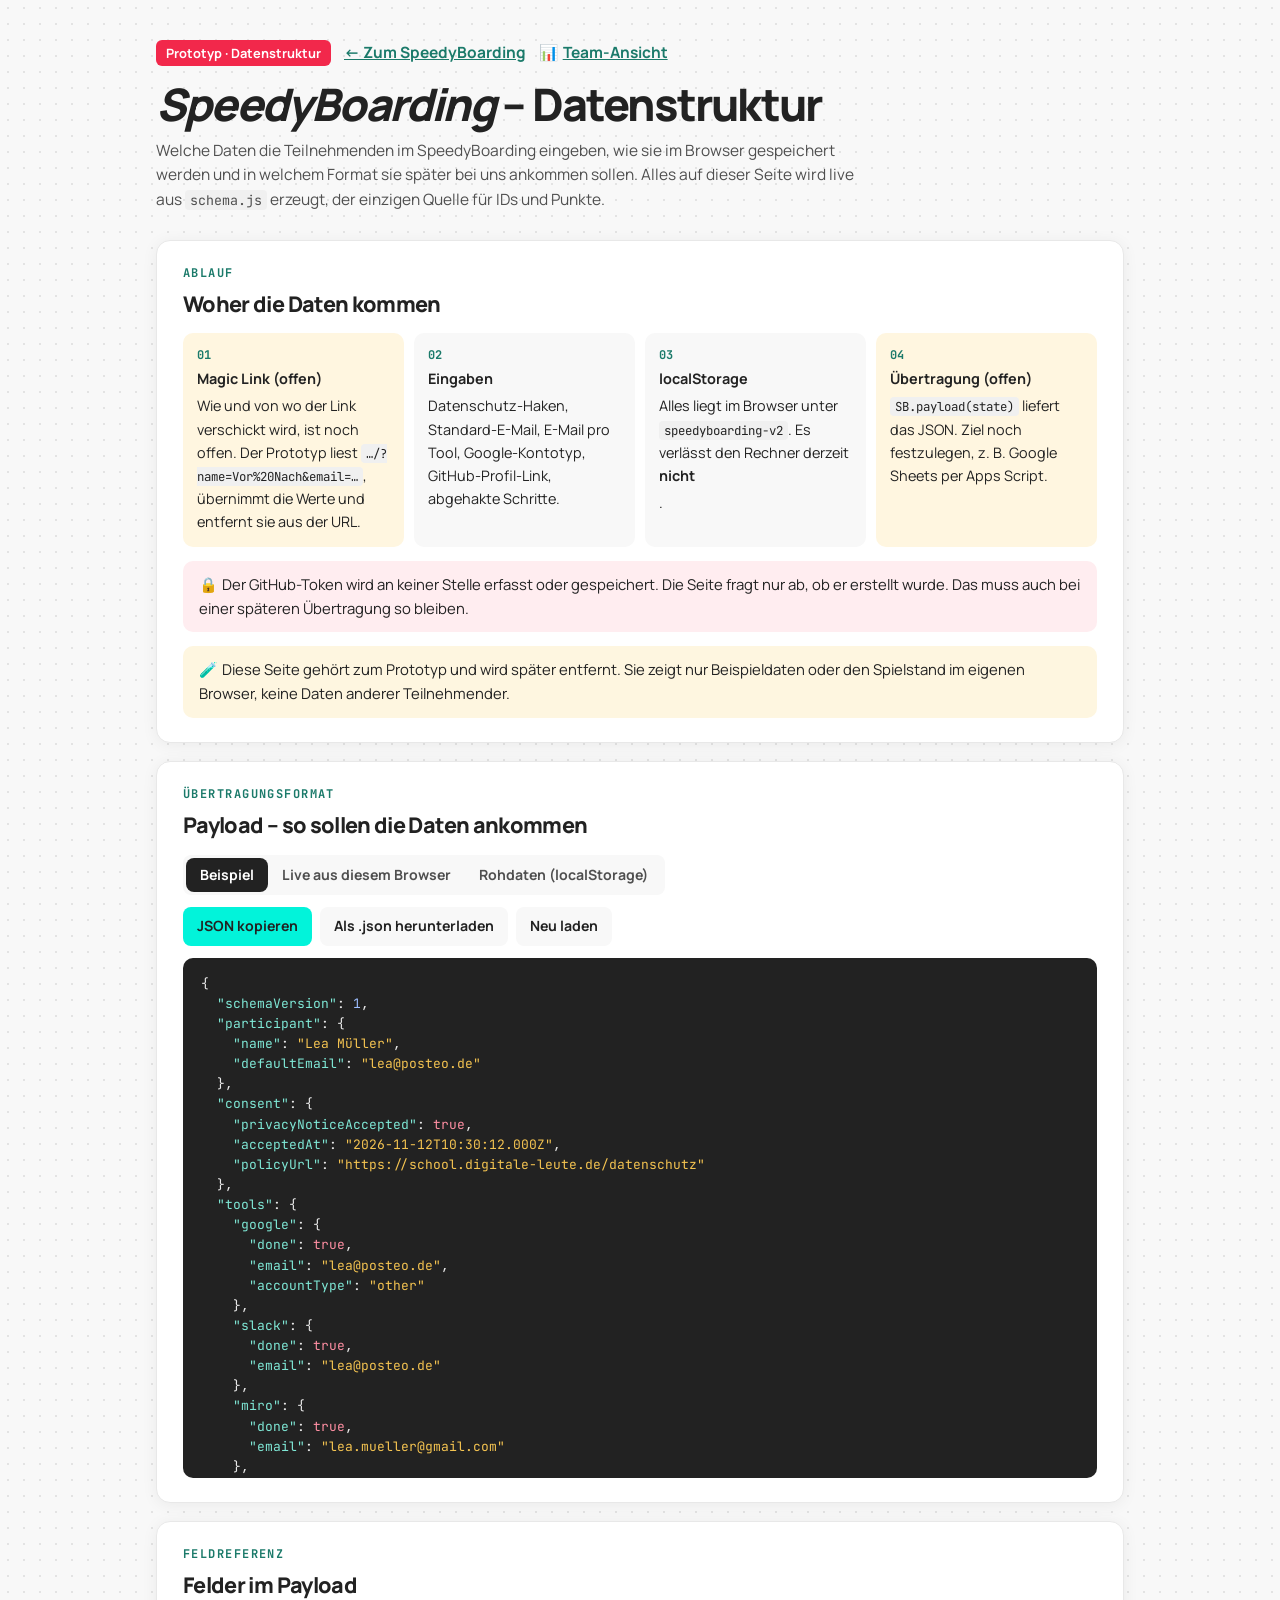
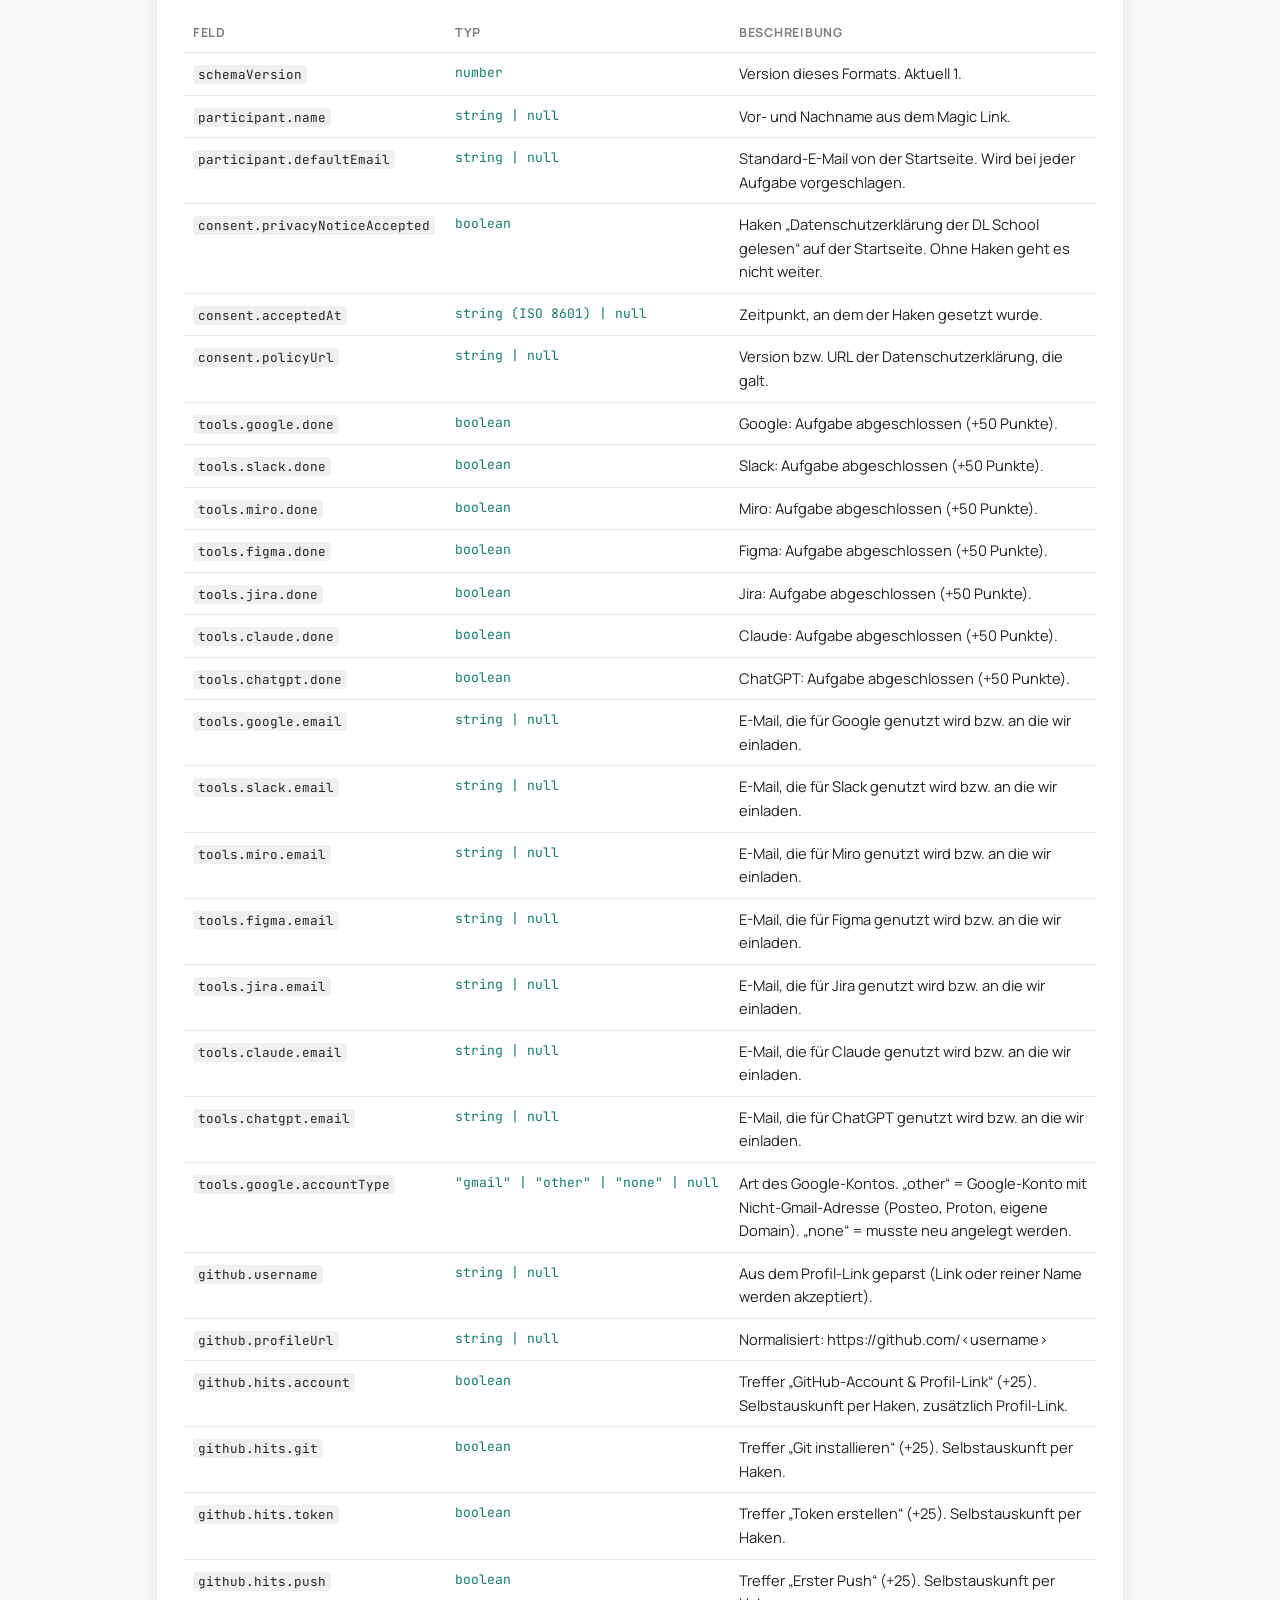
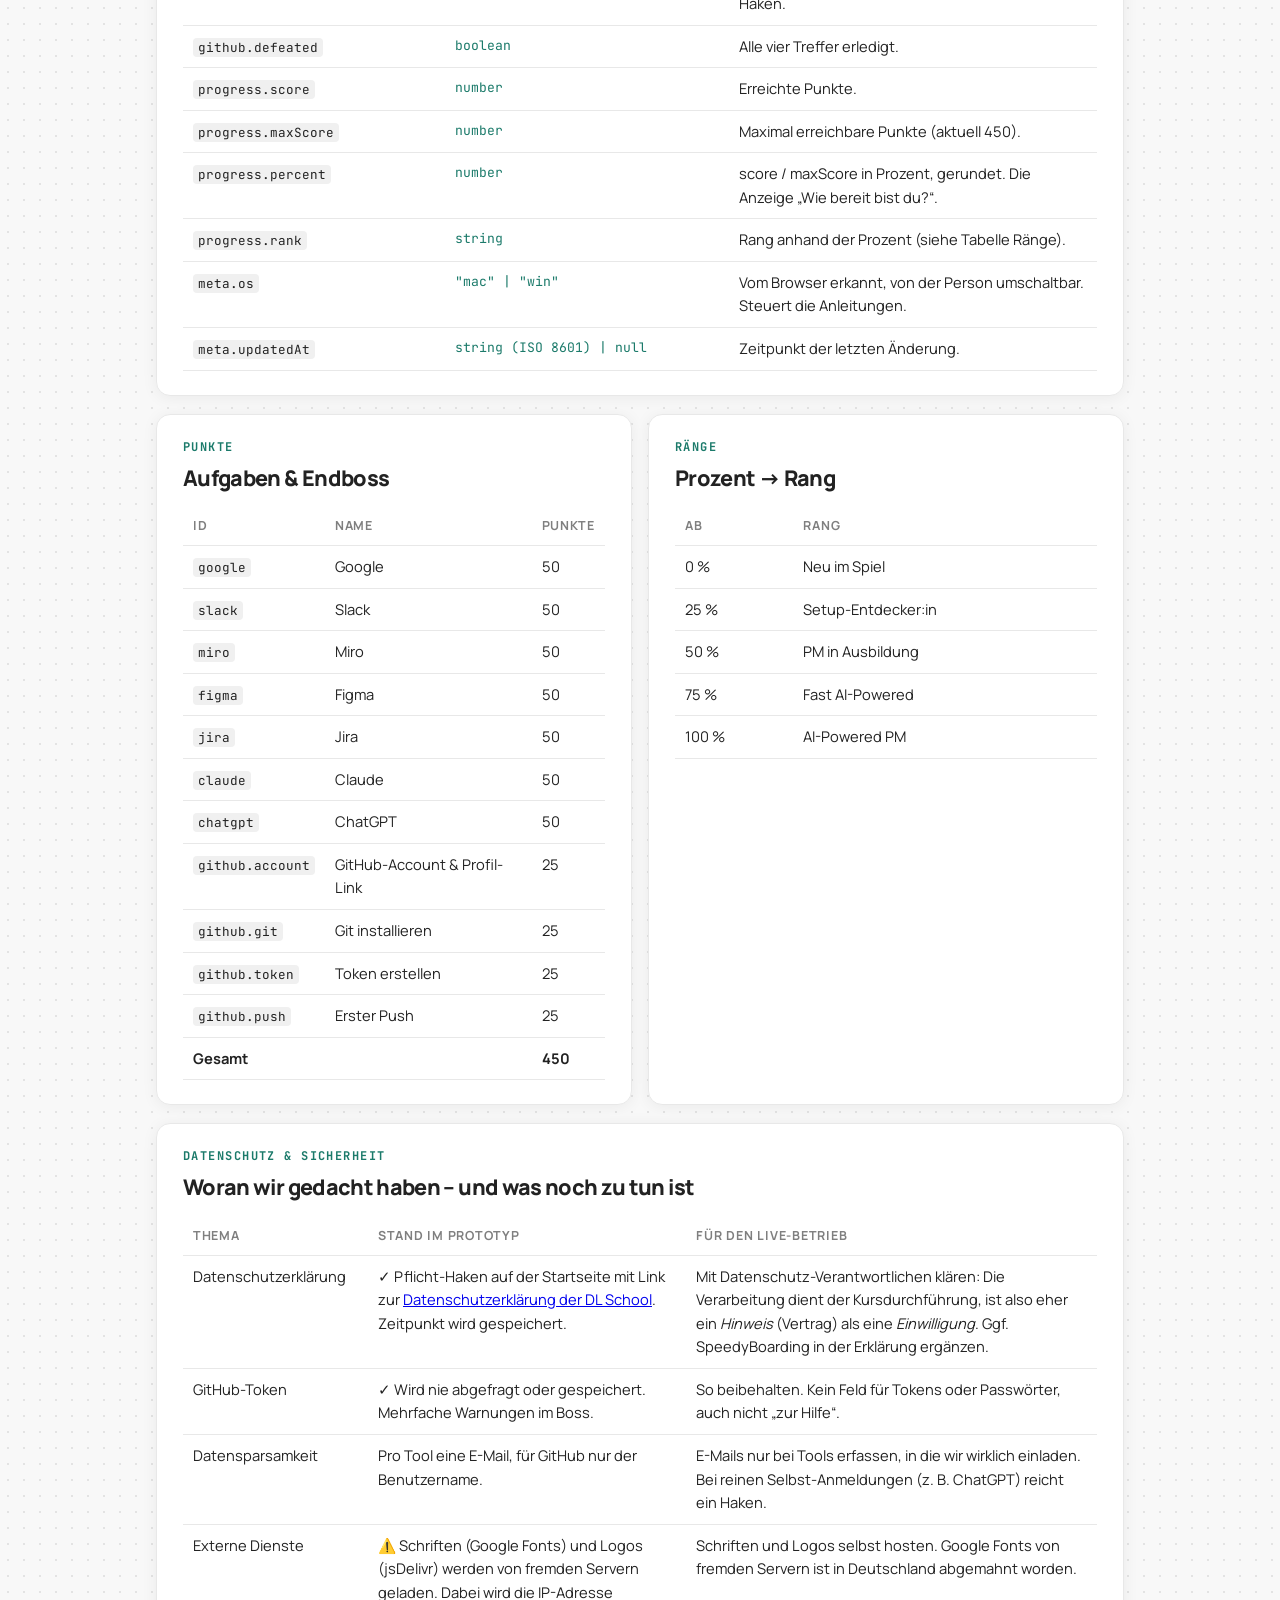
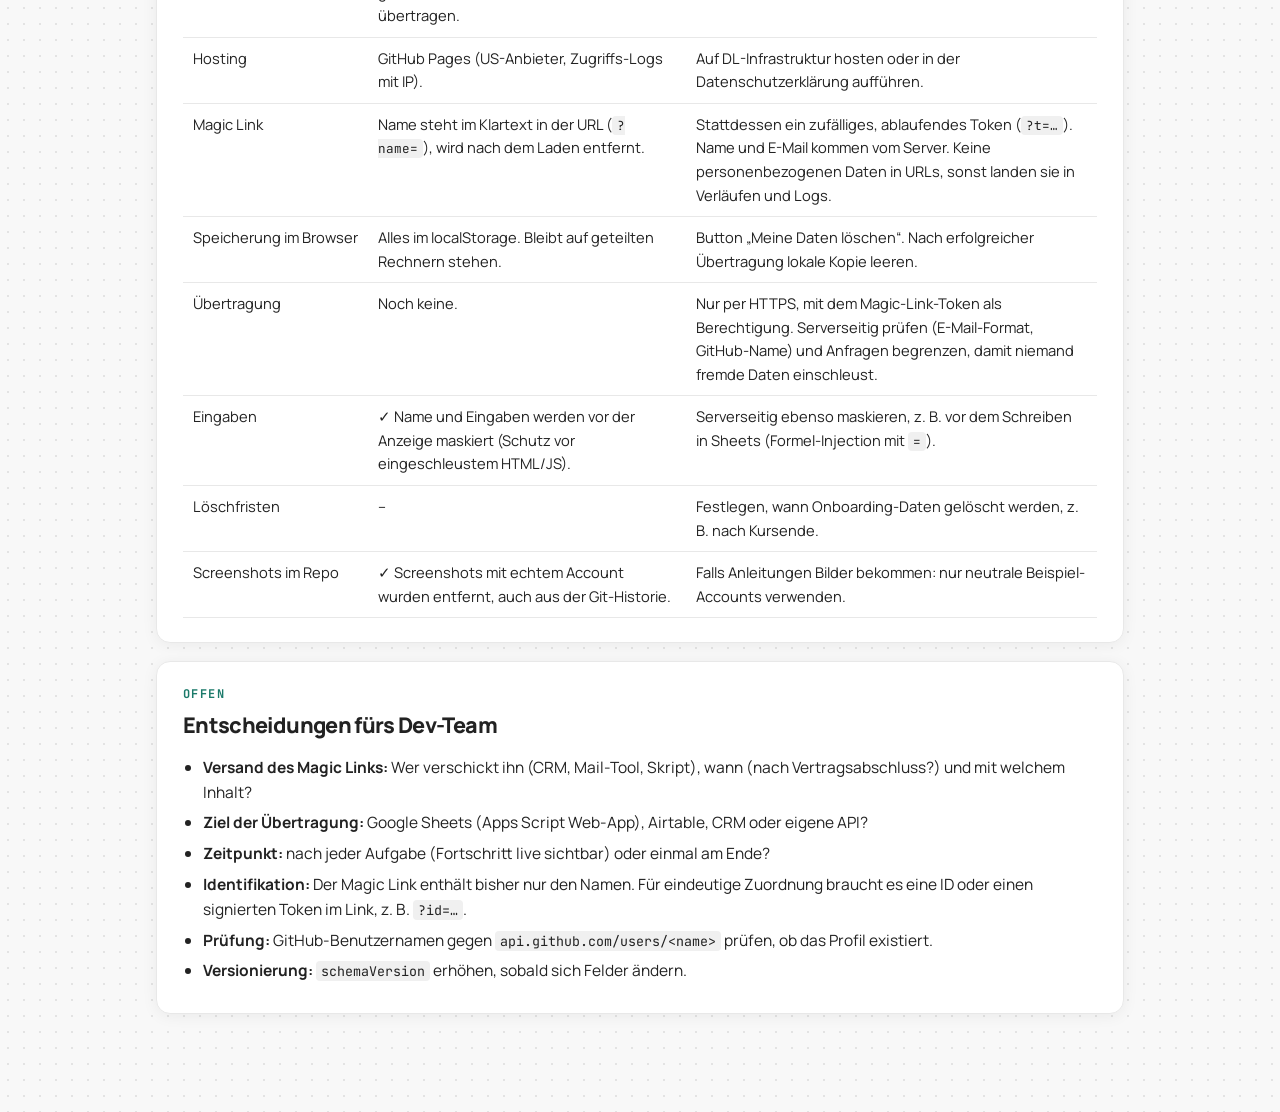
==== commit 3252859c: "Team results page with demo cohort, CSV export and leaderboard preview Co-Authored-By: Claude Opus 5" ====
--- a/intern.html
+++ b/intern.html
@@ -57,7 +57,7 @@
 <body>
 <div class="wrap">
   <header>
-    <span class="tag">Prototyp · Datenstruktur</span> <a href="./" style="margin-left:10px;font-weight:700;color:var(--petrol)">← Zum SpeedyBoarding</a>
+    <span class="tag">Prototyp · Datenstruktur</span> <a href="./" style="margin-left:10px;font-weight:700;color:var(--petrol)">← Zum SpeedyBoarding</a> <a href="results.html" style="margin-left:10px;font-weight:700;color:var(--petrol)"><span class="emo">📊</span>Team-Ansicht</a>
     <h1><i>SpeedyBoarding</i> – Datenstruktur</h1>
     <p class="lead">Welche Daten die Teilnehmenden im SpeedyBoarding eingeben, wie sie im Browser gespeichert werden und in welchem Format sie später bei uns ankommen sollen. Alles auf dieser Seite wird live aus <code>schema.js</code> erzeugt, der einzigen Quelle für IDs und Punkte.</p>
   </header>
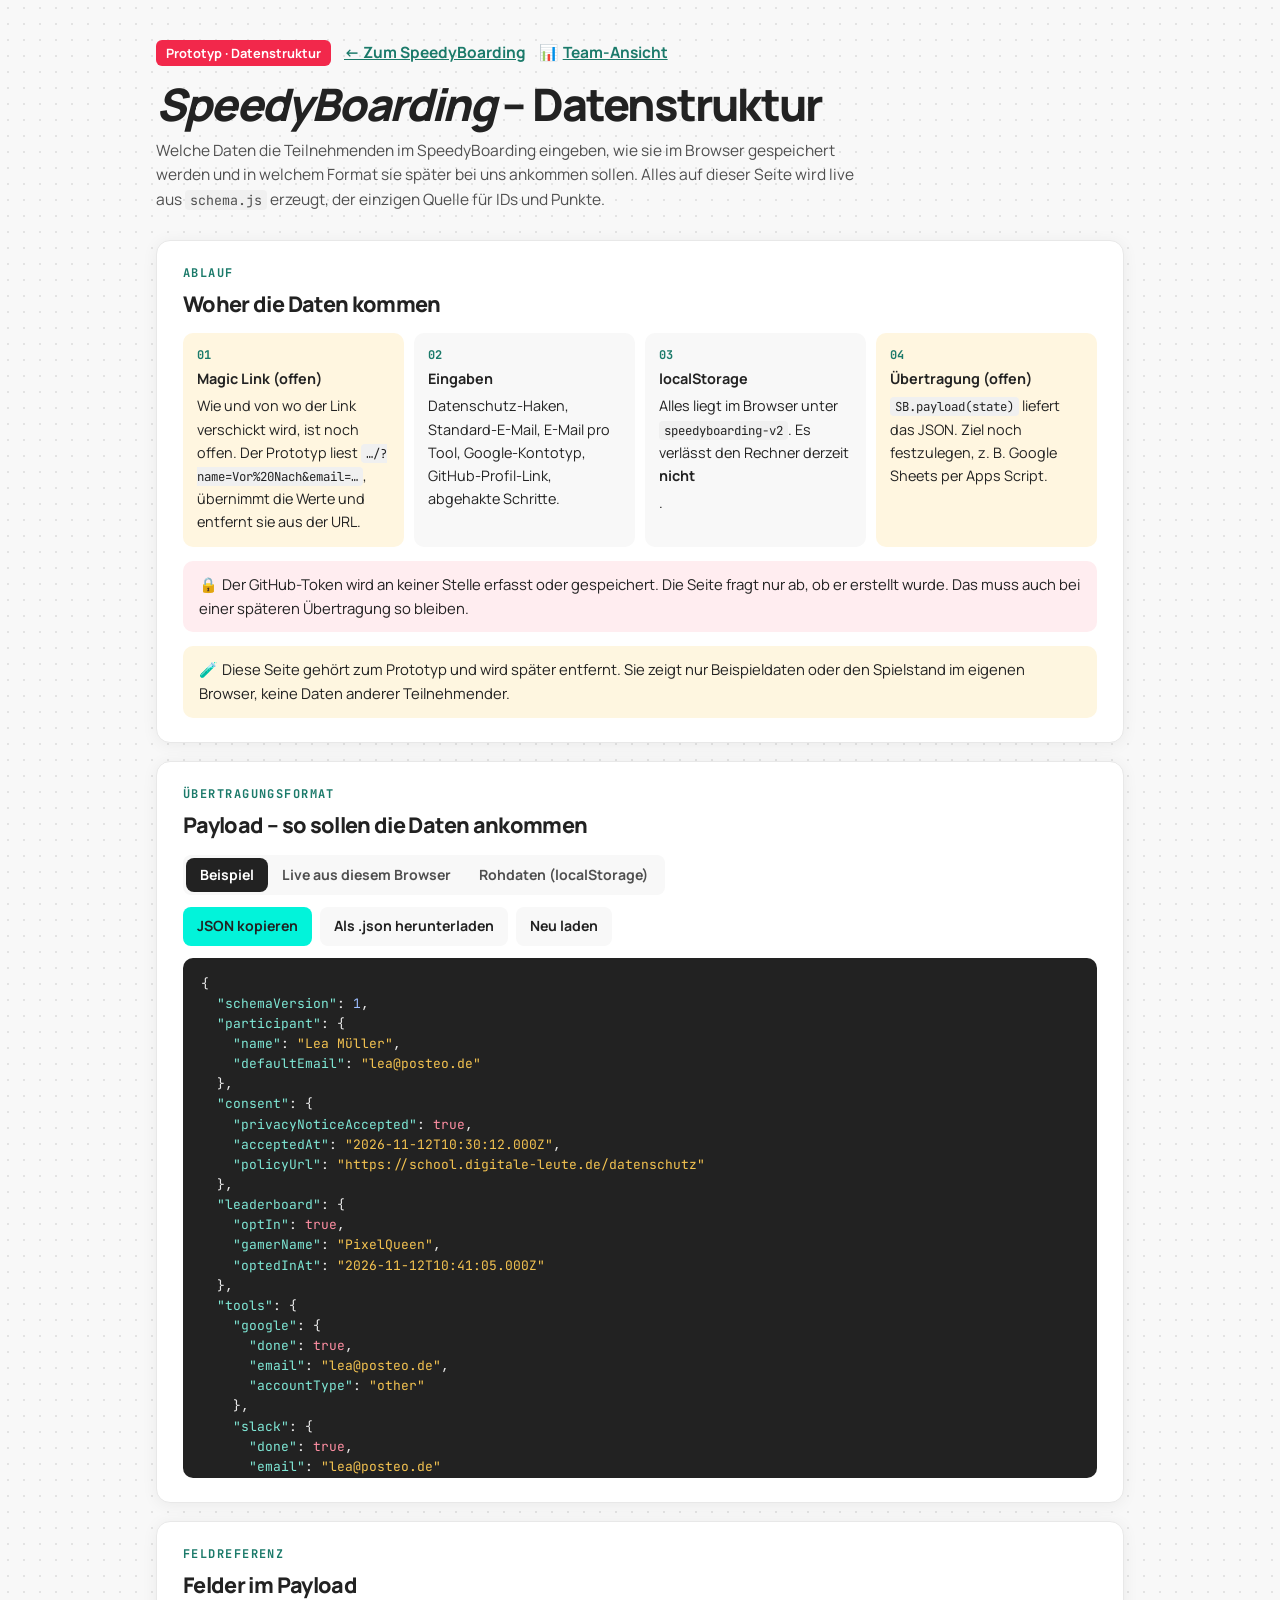
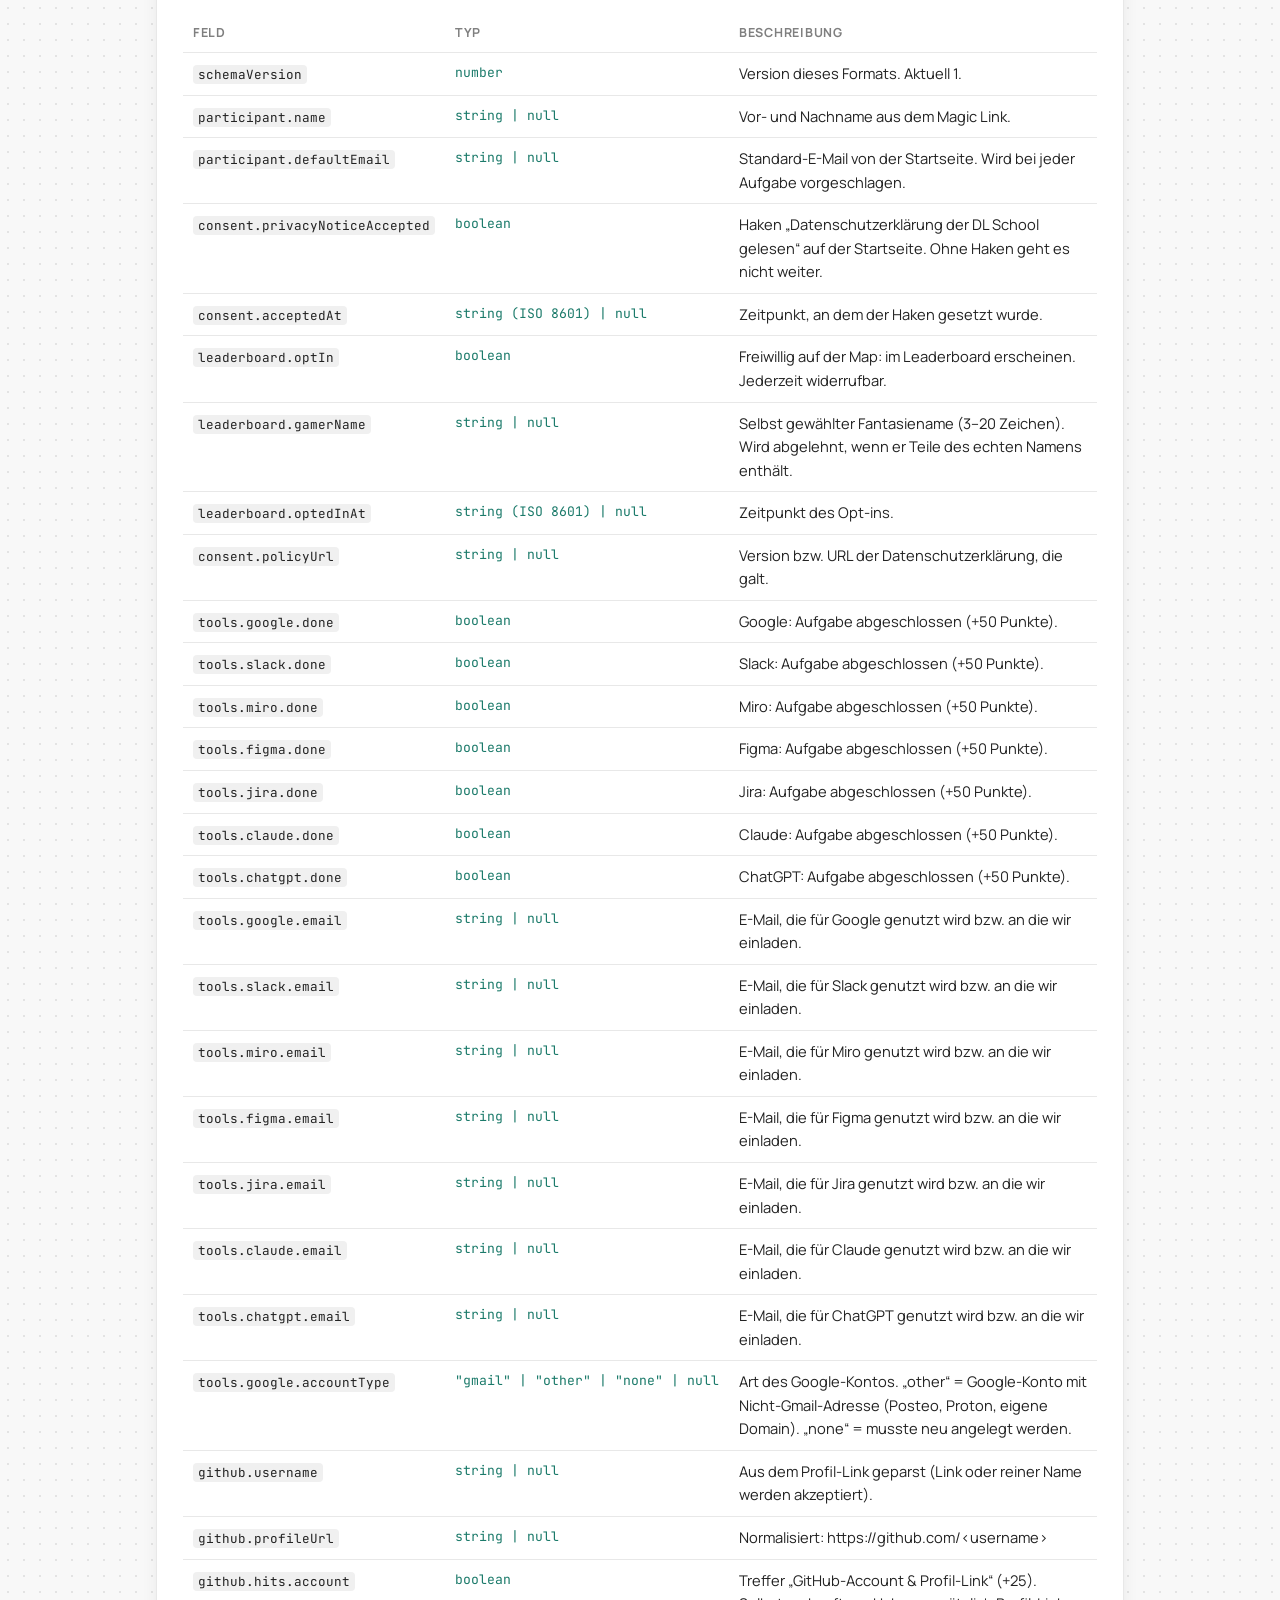
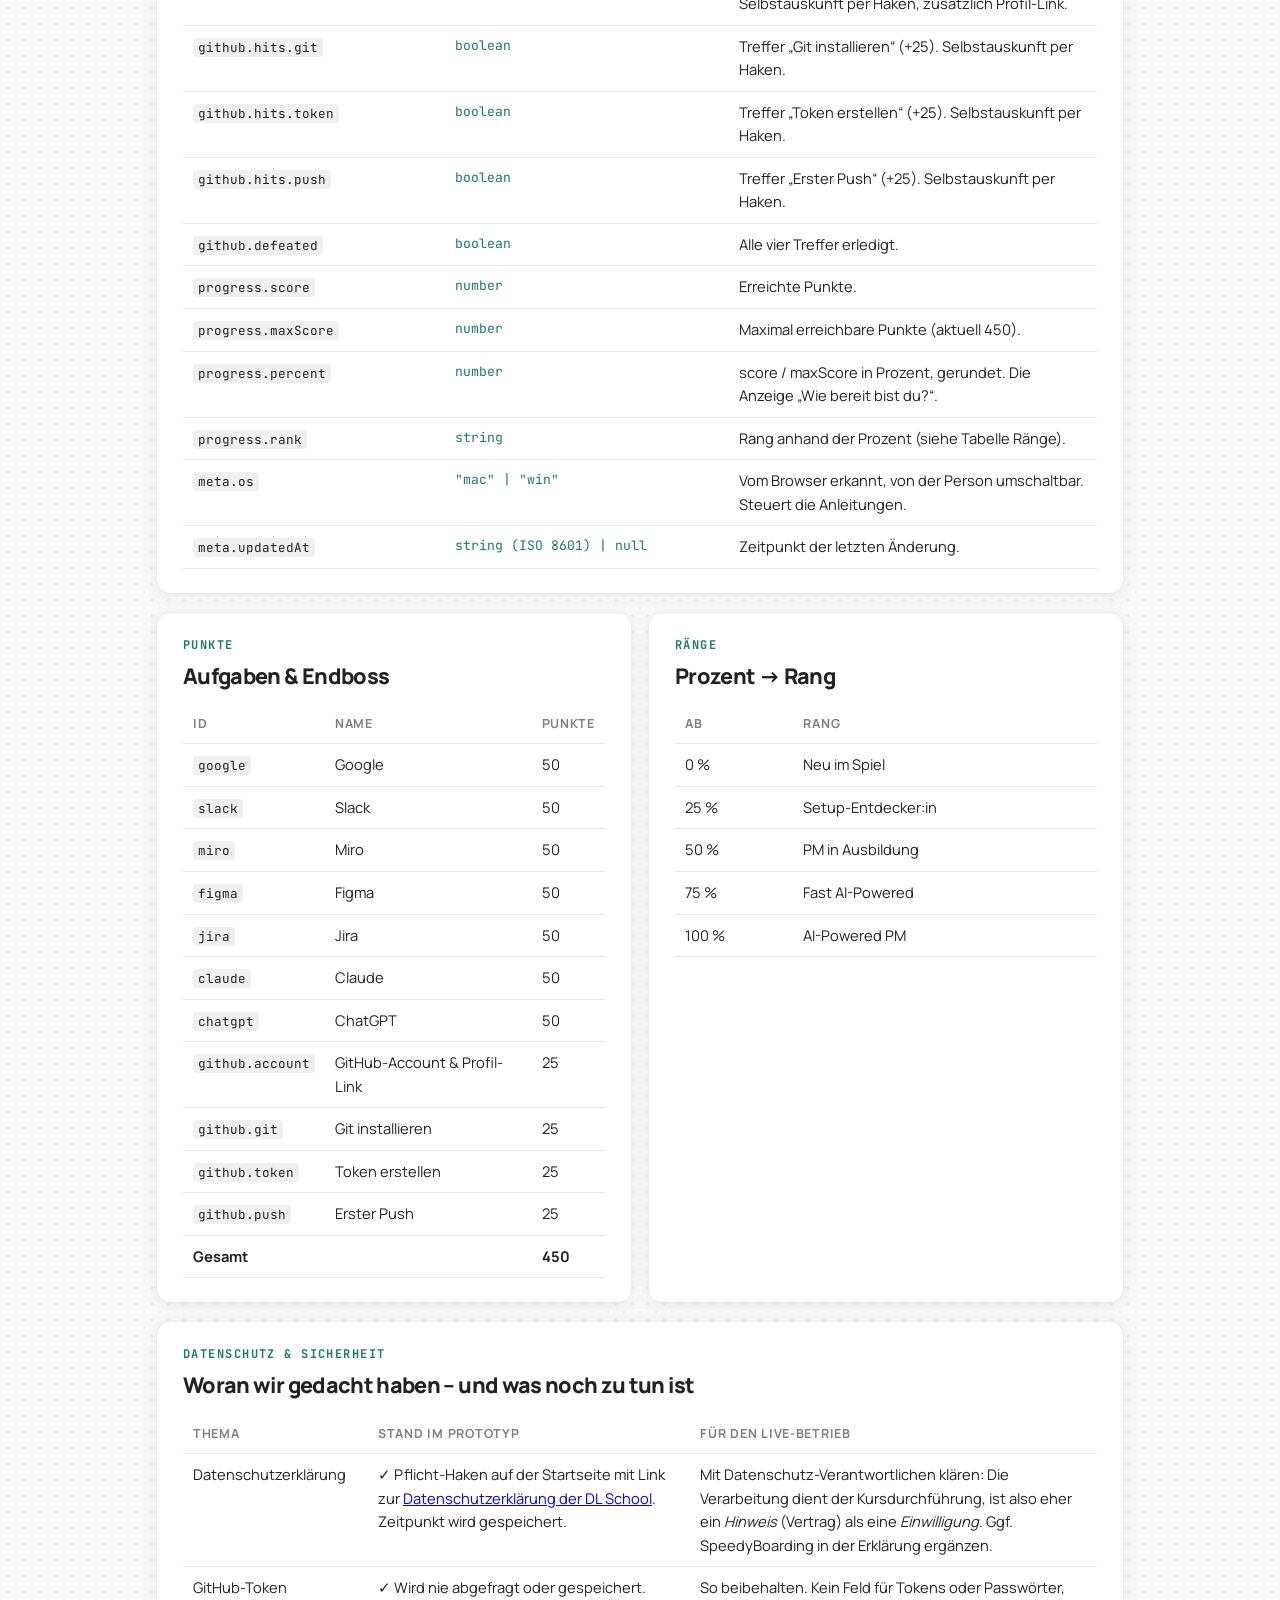
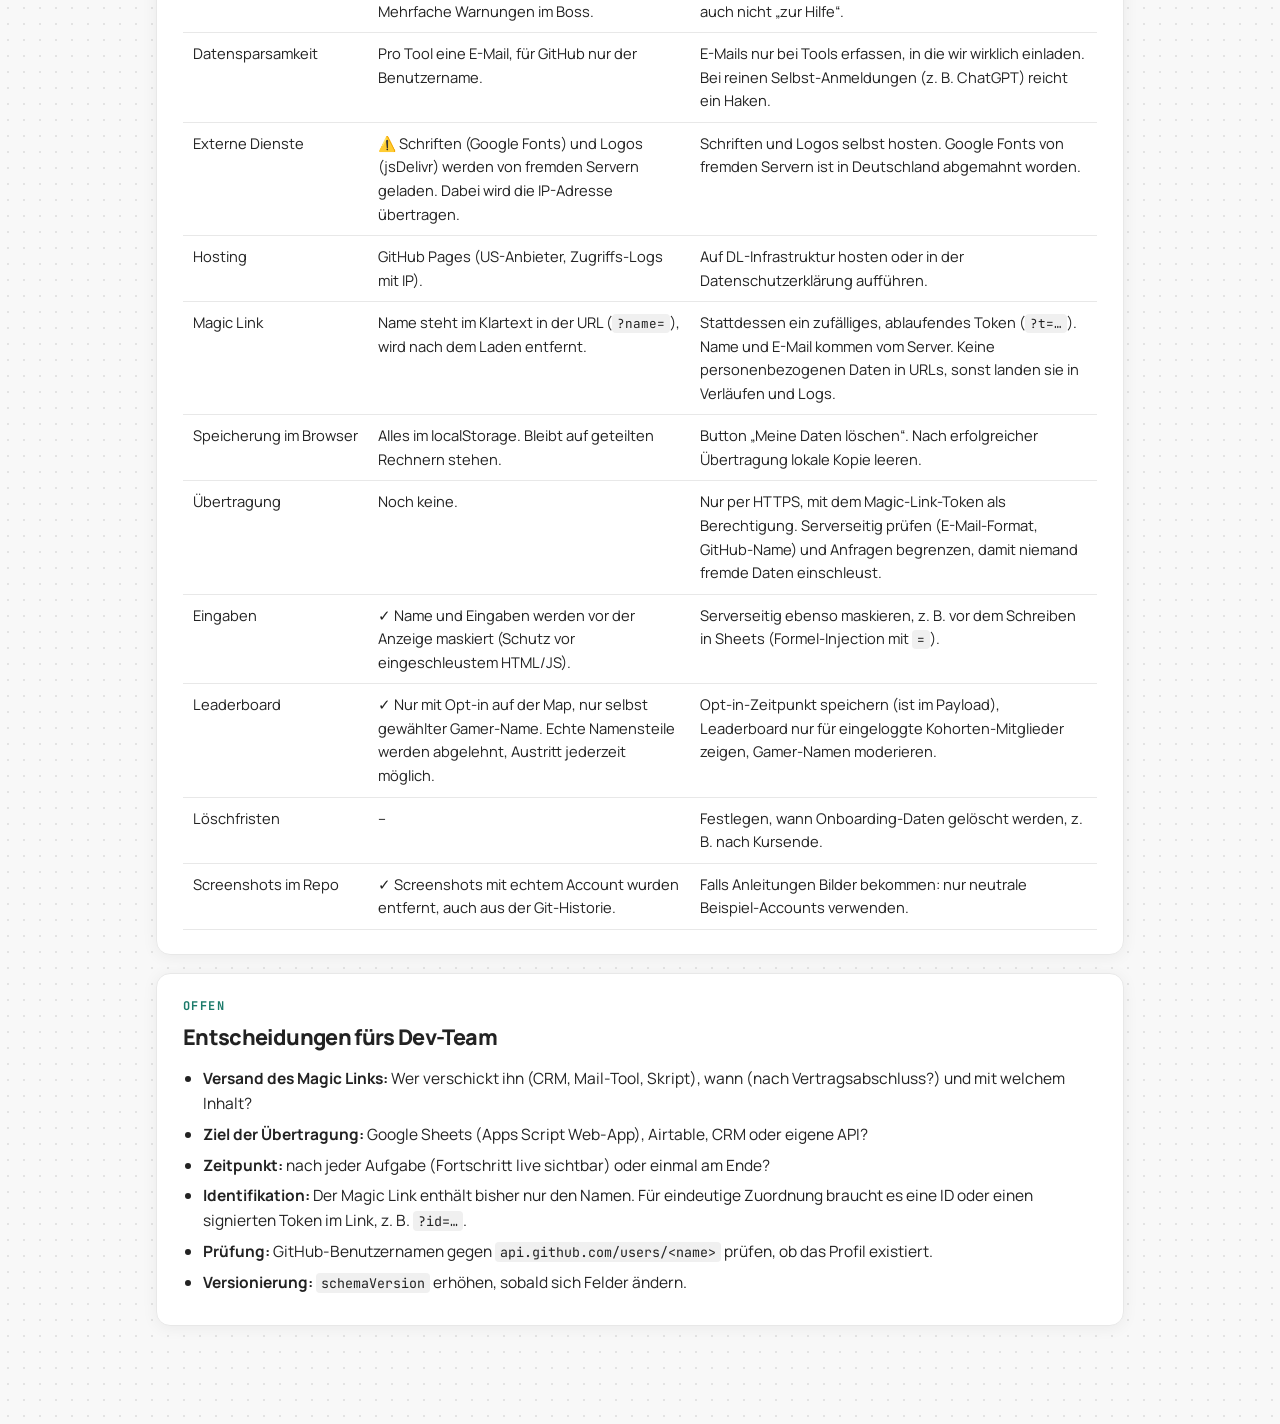
==== commit ec735344: "Opt-in leaderboard with gamer names - Map card: opt in with self-chosen gamer name, dice suggestion," ====
--- a/intern.html
+++ b/intern.html
@@ -129,6 +129,7 @@
         <tr><td>Speicherung im Browser</td><td>Alles im localStorage. Bleibt auf geteilten Rechnern stehen.</td><td>Button „Meine Daten löschen“. Nach erfolgreicher Übertragung lokale Kopie leeren.</td></tr>
         <tr><td>Übertragung</td><td>Noch keine.</td><td>Nur per HTTPS, mit dem Magic-Link-Token als Berechtigung. Serverseitig prüfen (E-Mail-Format, GitHub-Name) und Anfragen begrenzen, damit niemand fremde Daten einschleust.</td></tr>
         <tr><td>Eingaben</td><td>✓ Name und Eingaben werden vor der Anzeige maskiert (Schutz vor eingeschleustem HTML/JS).</td><td>Serverseitig ebenso maskieren, z. B. vor dem Schreiben in Sheets (Formel-Injection mit <code>=</code>).</td></tr>
+        <tr><td>Leaderboard</td><td>✓ Nur mit Opt-in auf der Map, nur selbst gewählter Gamer-Name. Echte Namensteile werden abgelehnt, Austritt jederzeit möglich.</td><td>Opt-in-Zeitpunkt speichern (ist im Payload), Leaderboard nur für eingeloggte Kohorten-Mitglieder zeigen, Gamer-Namen moderieren.</td></tr>
         <tr><td>Löschfristen</td><td>–</td><td>Festlegen, wann Onboarding-Daten gelöscht werden, z. B. nach Kursende.</td></tr>
         <tr><td>Screenshots im Repo</td><td>✓ Screenshots mit echtem Account wurden entfernt, auch aus der Git-Historie.</td><td>Falls Anleitungen Bilder bekommen: nur neutrale Beispiel-Accounts verwenden.</td></tr>
       </tbody>
@@ -157,6 +158,9 @@
   ["participant.defaultEmail", "string | null", "Standard-E-Mail von der Startseite. Wird bei jeder Aufgabe vorgeschlagen."],
   ["consent.privacyNoticeAccepted", "boolean", "Haken „Datenschutzerklärung der DL School gelesen“ auf der Startseite. Ohne Haken geht es nicht weiter."],
   ["consent.acceptedAt", "string (ISO 8601) | null", "Zeitpunkt, an dem der Haken gesetzt wurde."],
+  ["leaderboard.optIn", "boolean", "Freiwillig auf der Map: im Leaderboard erscheinen. Jederzeit widerrufbar."],
+  ["leaderboard.gamerName", "string | null", "Selbst gewählter Fantasiename (3–20 Zeichen). Wird abgelehnt, wenn er Teile des echten Namens enthält."],
+  ["leaderboard.optedInAt", "string (ISO 8601) | null", "Zeitpunkt des Opt-ins."],
   ["consent.policyUrl", "string | null", "Version bzw. URL der Datenschutzerklärung, die galt."],
   ...SB.TASKS.map(t => [`tools.${t.id}.done`, "boolean", `${t.name}: Aufgabe abgeschlossen (+${t.points} Punkte).`]),
   ...SB.TASKS.map(t => [`tools.${t.id}.email`, "string | null", `E-Mail, die für ${t.name} genutzt wird bzw. an die wir einladen.`]),
@@ -177,6 +181,7 @@
 const EXAMPLE = Object.assign(SB.blank(), {
   name: "Lea Müller", email: "lea@posteo.de", os: "mac", updatedAt: "2026-11-12T10:42:00.000Z",
   consent: { accepted: true, at: "2026-11-12T10:30:12.000Z", policyUrl: "https://school.digitale-leute.de/datenschutz" },
+  leaderboard: { optIn: true, gamerName: "PixelQueen", at: "2026-11-12T10:41:05.000Z" },
   tasks: {
     google: { done: true, email: "lea@posteo.de", has: "other" },
     slack: { done: true, email: "lea@posteo.de" },
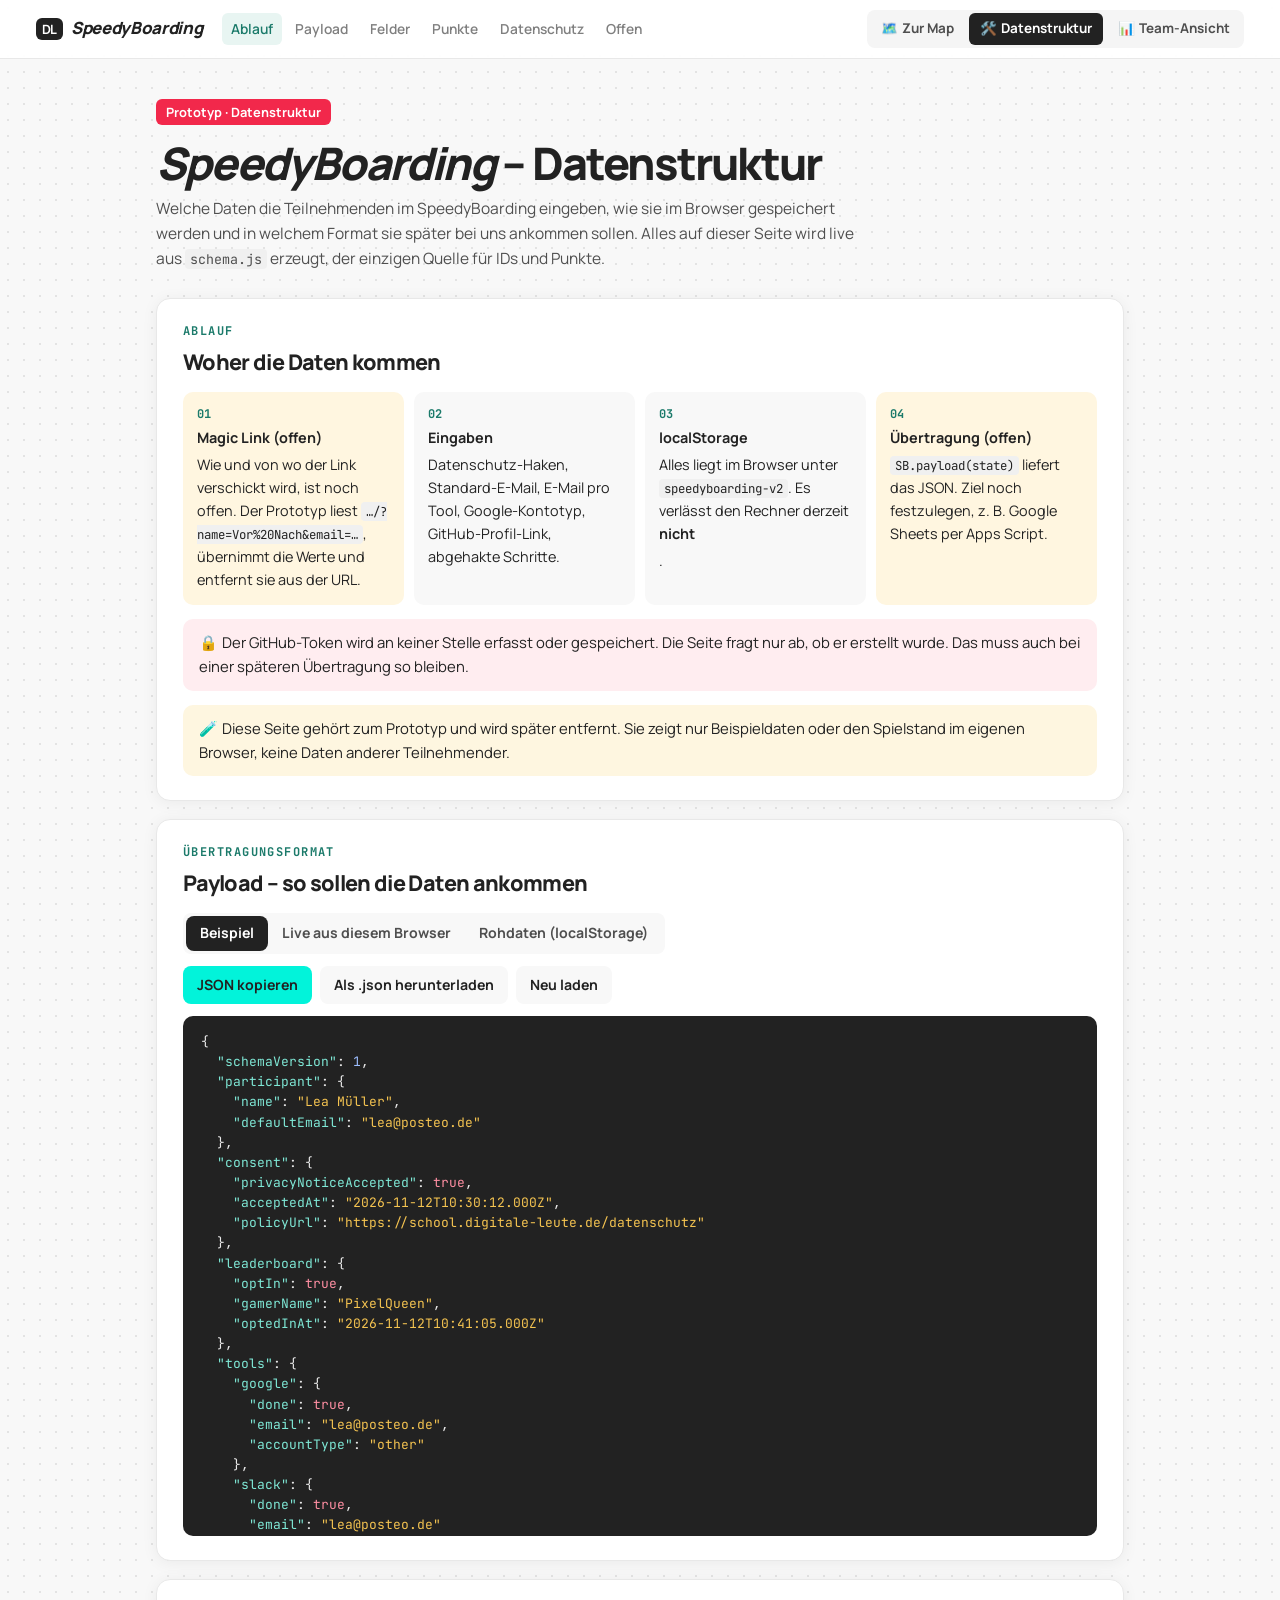
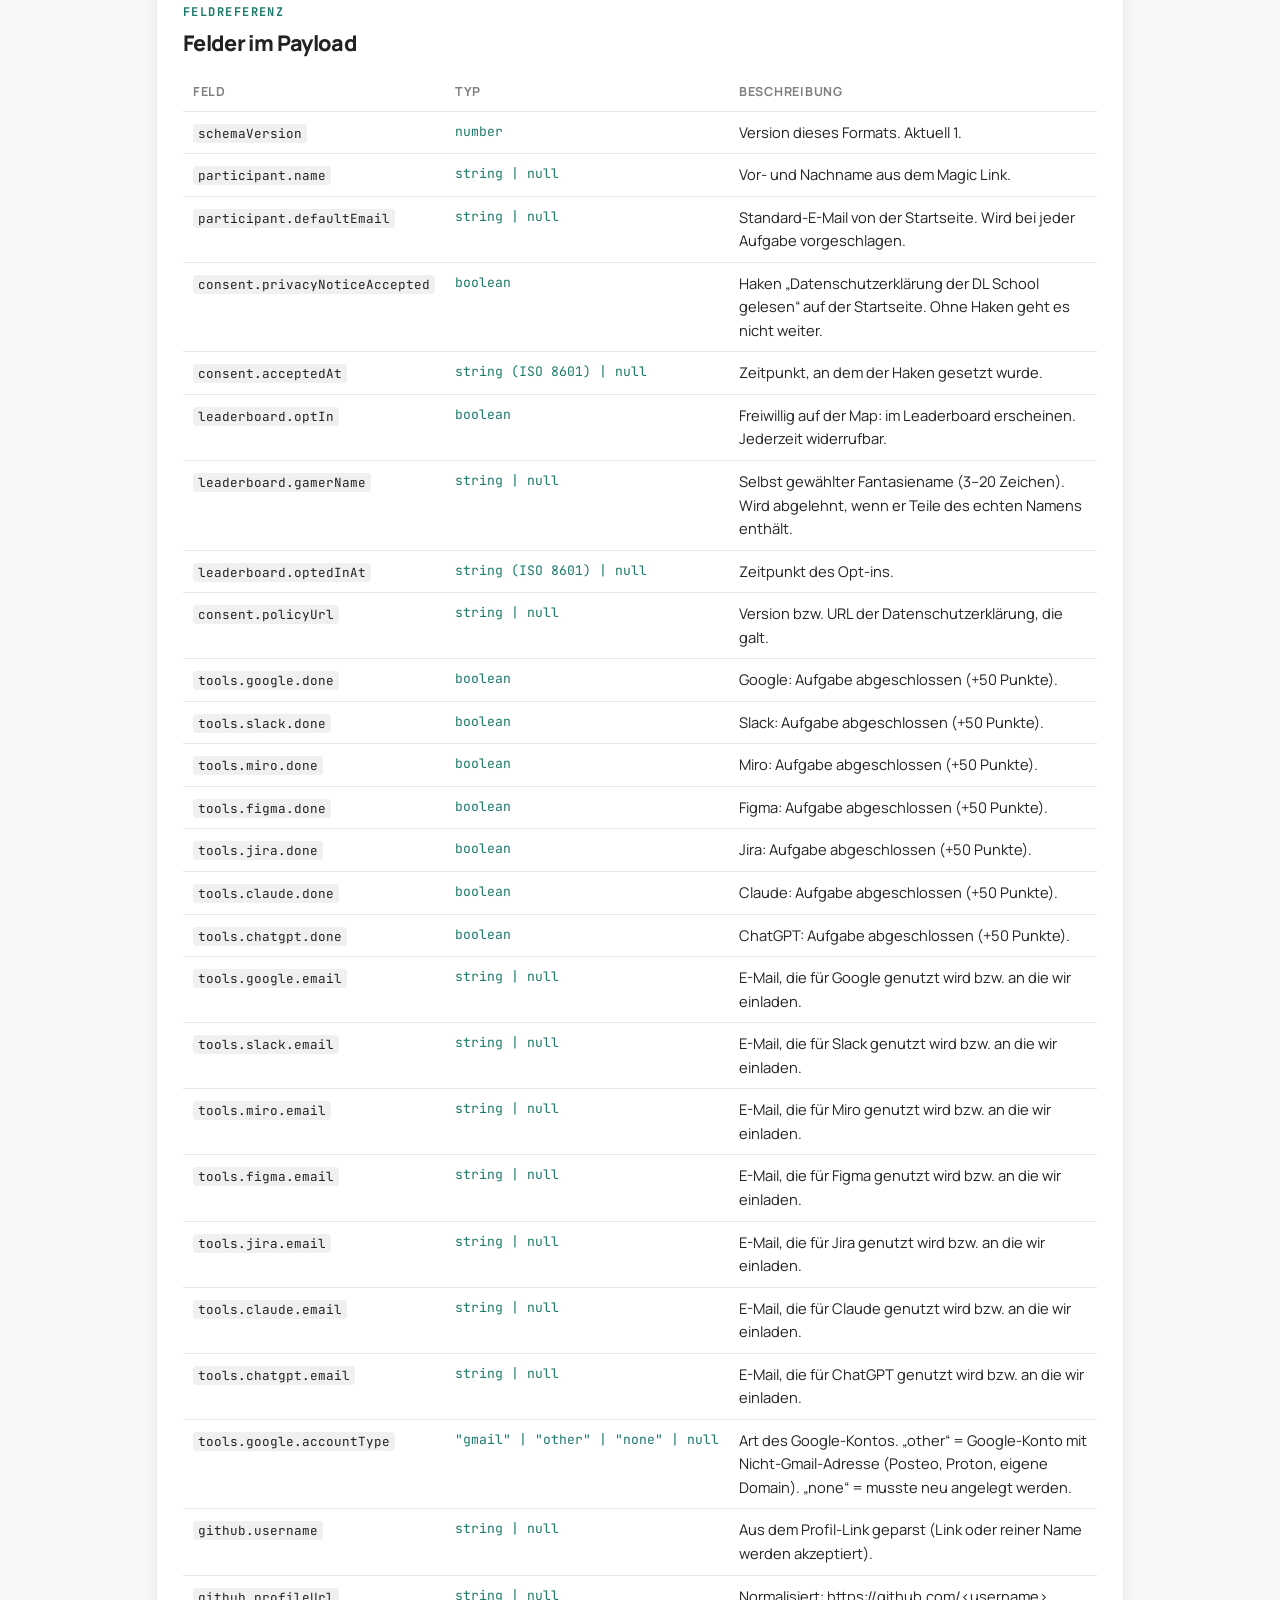
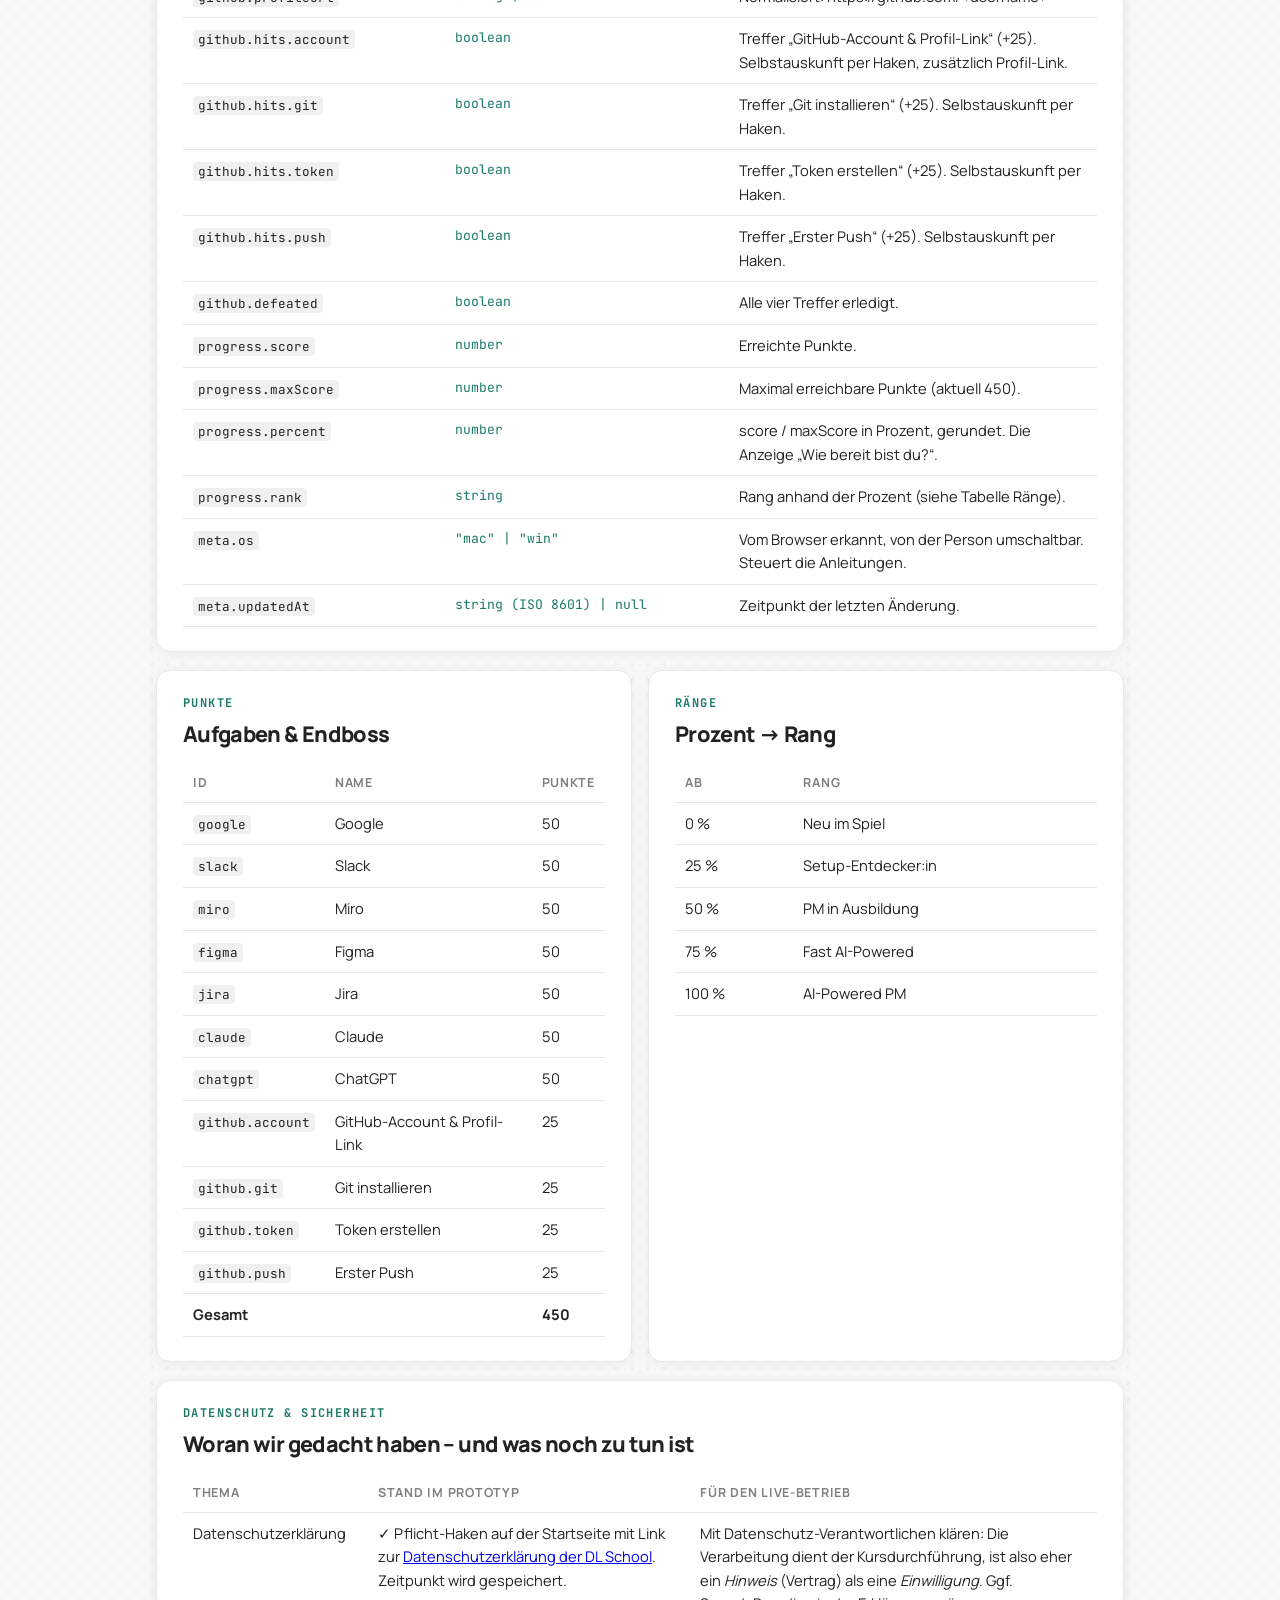
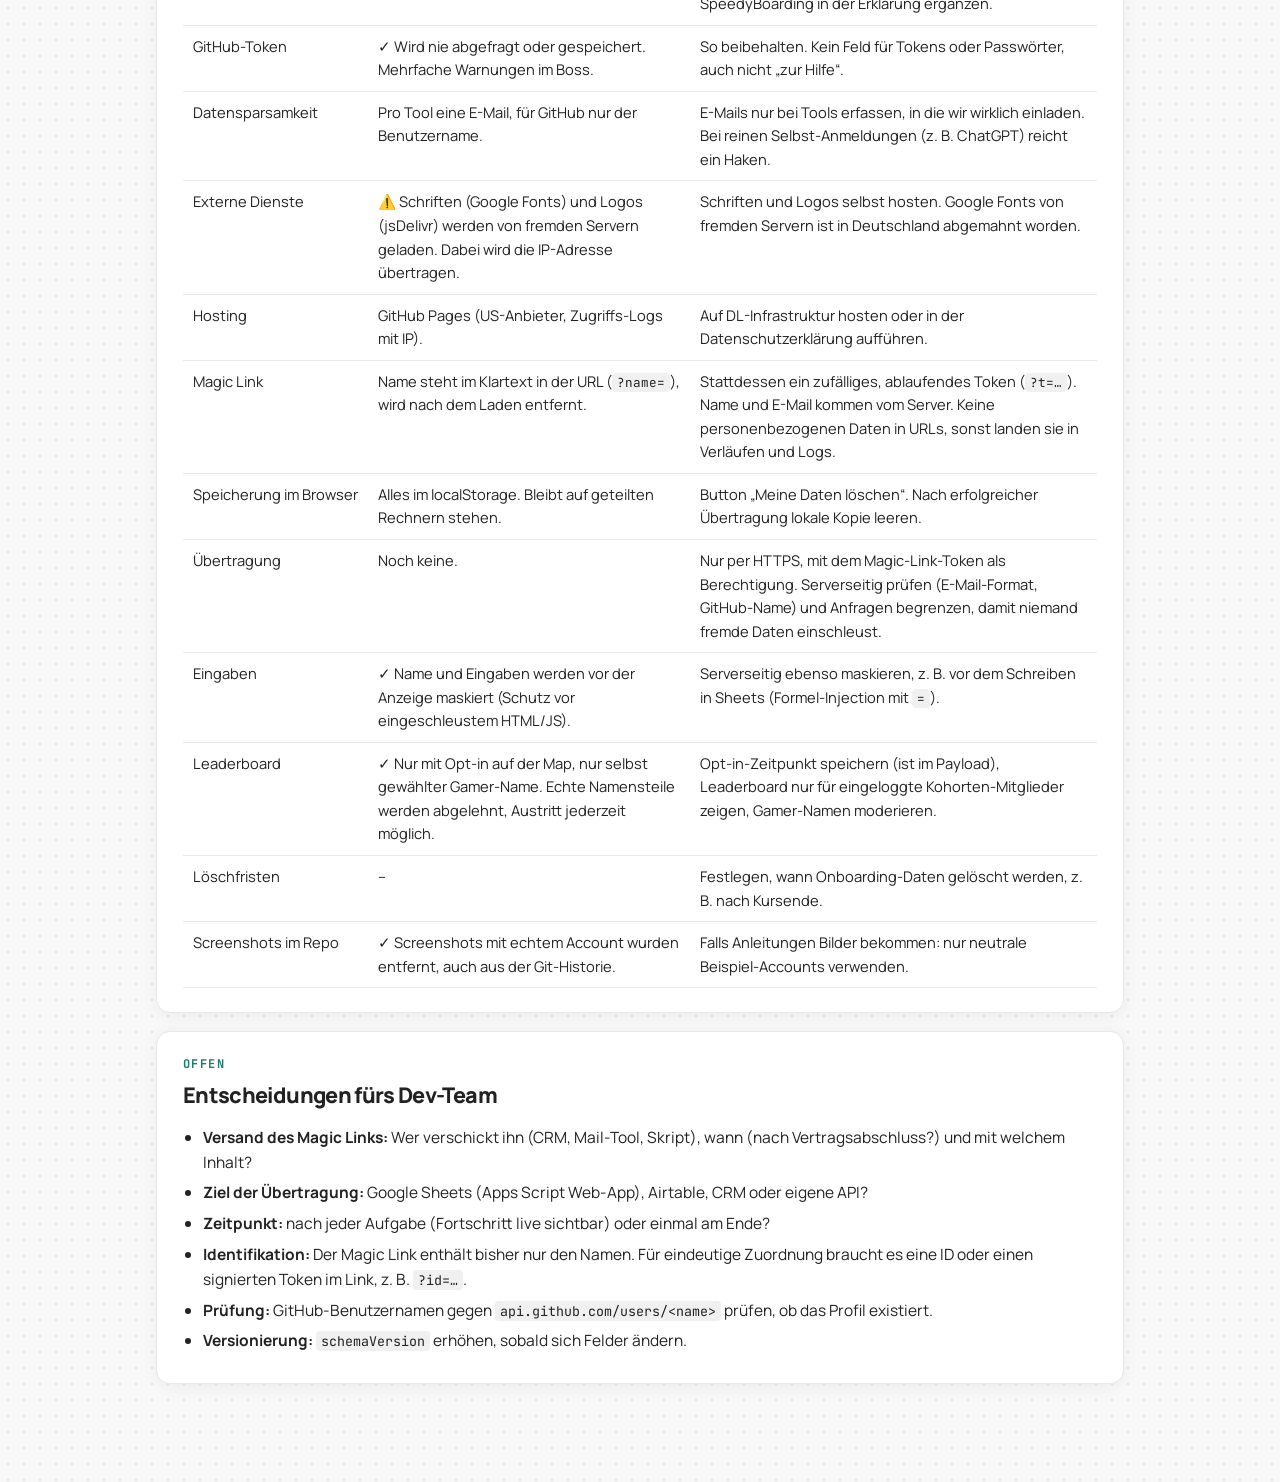
==== commit 2858ae59: "Shared sticky nav bar for team view and data structure page Co-Authored-By: Claude Opus 5.5 <noreply" ====
--- a/intern.html
+++ b/intern.html
@@ -54,15 +54,15 @@
   @media (max-width: 760px) { .flow, .grid2 { grid-template-columns: 1fr; } section { padding: 20px 18px; } td:first-child { white-space: normal; } }
 </style>
 </head>
-<body>
+<body data-sections='[["ablauf","Ablauf"],["payload","Payload"],["felder","Felder"],["punkte","Punkte"],["datenschutz","Datenschutz"],["offen","Offen"]]'>
 <div class="wrap">
   <header>
-    <span class="tag">Prototyp · Datenstruktur</span> <a href="./" style="margin-left:10px;font-weight:700;color:var(--petrol)">← Zum SpeedyBoarding</a> <a href="results.html" style="margin-left:10px;font-weight:700;color:var(--petrol)"><span class="emo">📊</span>Team-Ansicht</a>
+    <span class="tag">Prototyp · Datenstruktur</span>
     <h1><i>SpeedyBoarding</i> – Datenstruktur</h1>
     <p class="lead">Welche Daten die Teilnehmenden im SpeedyBoarding eingeben, wie sie im Browser gespeichert werden und in welchem Format sie später bei uns ankommen sollen. Alles auf dieser Seite wird live aus <code>schema.js</code> erzeugt, der einzigen Quelle für IDs und Punkte.</p>
   </header>
 
-  <section>
+  <section id="ablauf">
     <span class="eyebrow">Ablauf</span>
     <h2>Woher die Daten kommen</h2>
     <div class="flow">
@@ -75,7 +75,7 @@
     <div class="note warn"><span class="emo">🧪</span>Diese Seite gehört zum Prototyp und wird später entfernt. Sie zeigt nur Beispieldaten oder den Spielstand im eigenen Browser, keine Daten anderer Teilnehmender.</div>
   </section>
 
-  <section>
+  <section id="payload">
     <span class="eyebrow">Übertragungsformat</span>
     <h2>Payload – so sollen die Daten ankommen</h2>
     <div class="tabs" role="group">
@@ -92,7 +92,7 @@
     <p id="liveHint" class="note info" hidden>Tipp: In einem zweiten Tab <a href="./">SpeedyBoarding</a> durchspielen und hier auf „Neu laden“ klicken.</p>
   </section>
 
-  <section>
+  <section id="felder">
     <span class="eyebrow">Feldreferenz</span>
     <h2>Felder im Payload</h2>
     <table>
@@ -101,7 +101,7 @@
     </table>
   </section>
 
-  <div class="grid2">
+  <div class="grid2" id="punkte">
     <section style="margin:0">
       <span class="eyebrow">Punkte</span>
       <h2>Aufgaben &amp; Endboss</h2>
@@ -114,7 +114,7 @@
     </section>
   </div>
 
-  <section>
+  <section id="datenschutz">
     <span class="eyebrow">Datenschutz &amp; Sicherheit</span>
     <h2>Woran wir gedacht haben – und was noch zu tun ist</h2>
     <table>
@@ -136,7 +136,7 @@
     </table>
   </section>
 
-  <section>
+  <section id="offen">
     <span class="eyebrow">Offen</span>
     <h2>Entscheidungen fürs Dev-Team</h2>
     <ul class="q">
@@ -151,6 +151,7 @@
 </div>
 
 <script src="schema.js"></script>
+<script src="nav.js"></script>
 <script>
 const FIELDS = [
   ["schemaVersion", "number", "Version dieses Formats. Aktuell " + SB.SCHEMA_VERSION + "."],
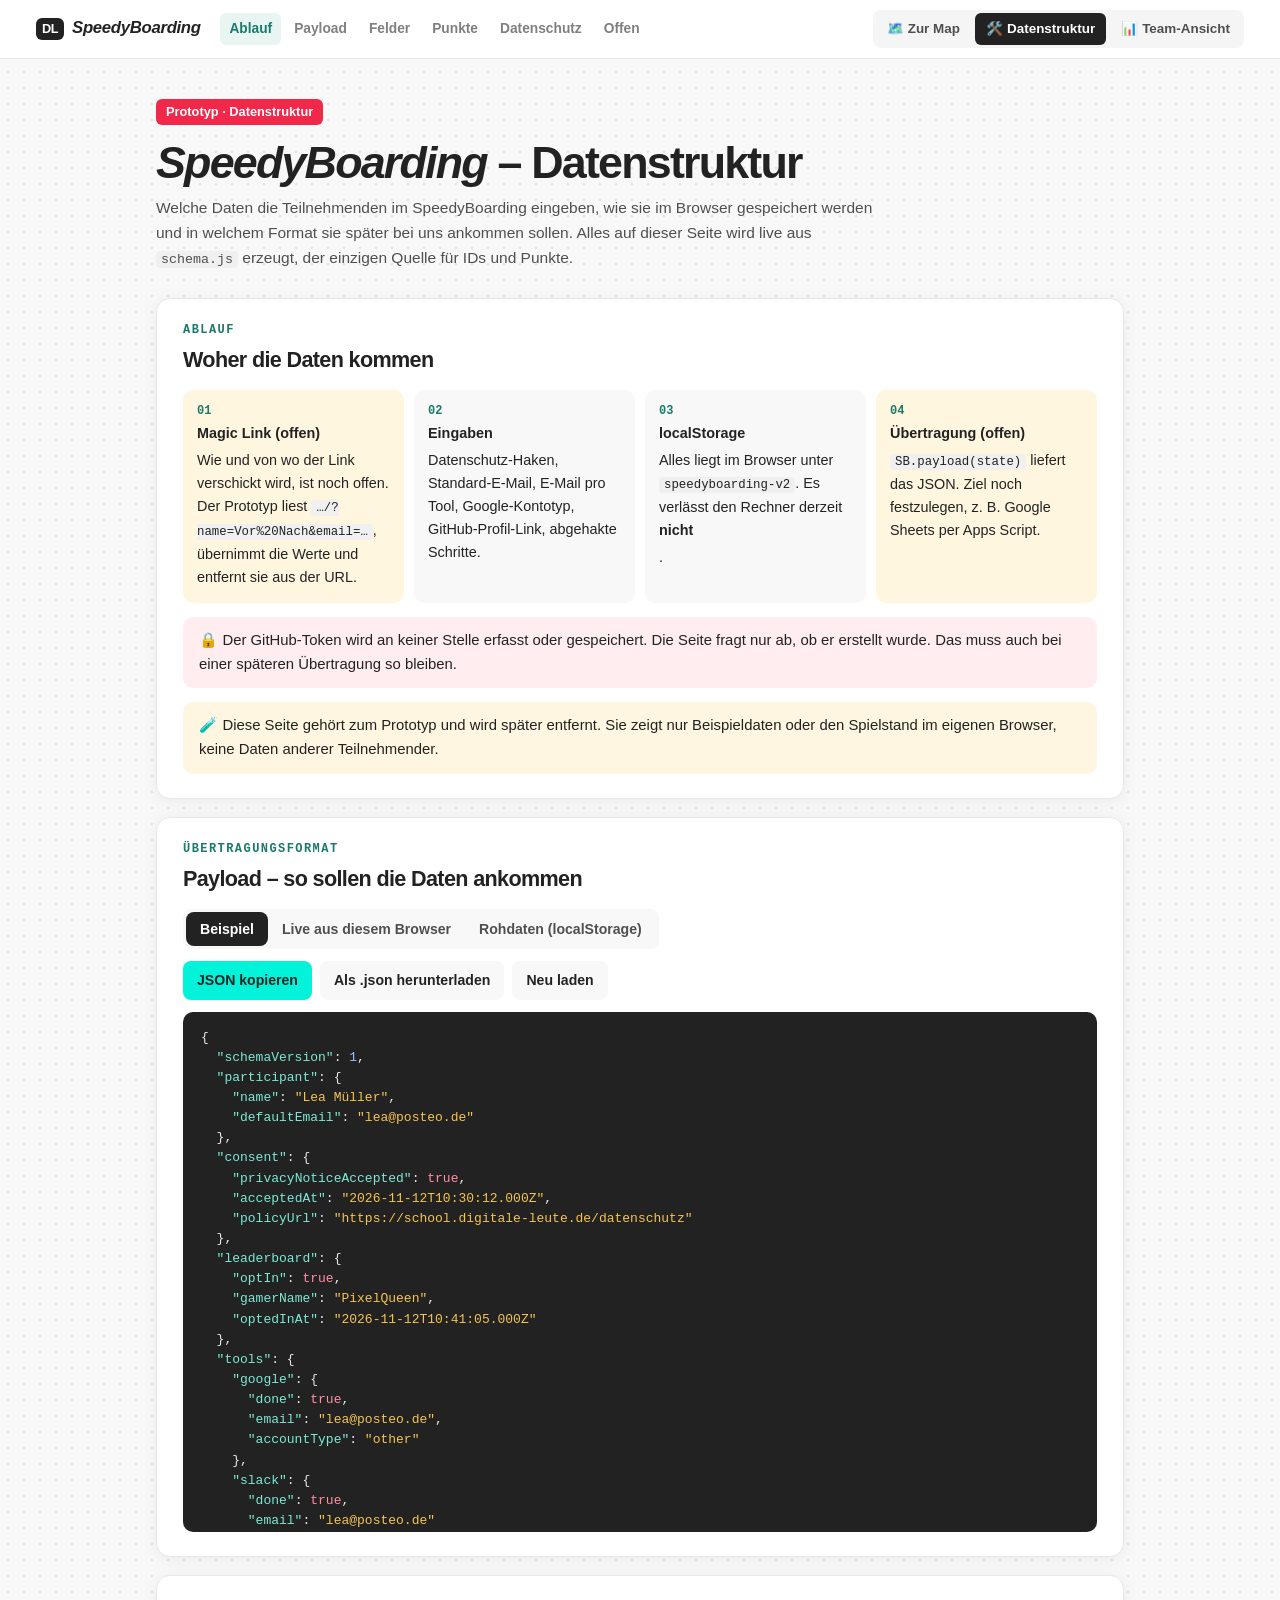
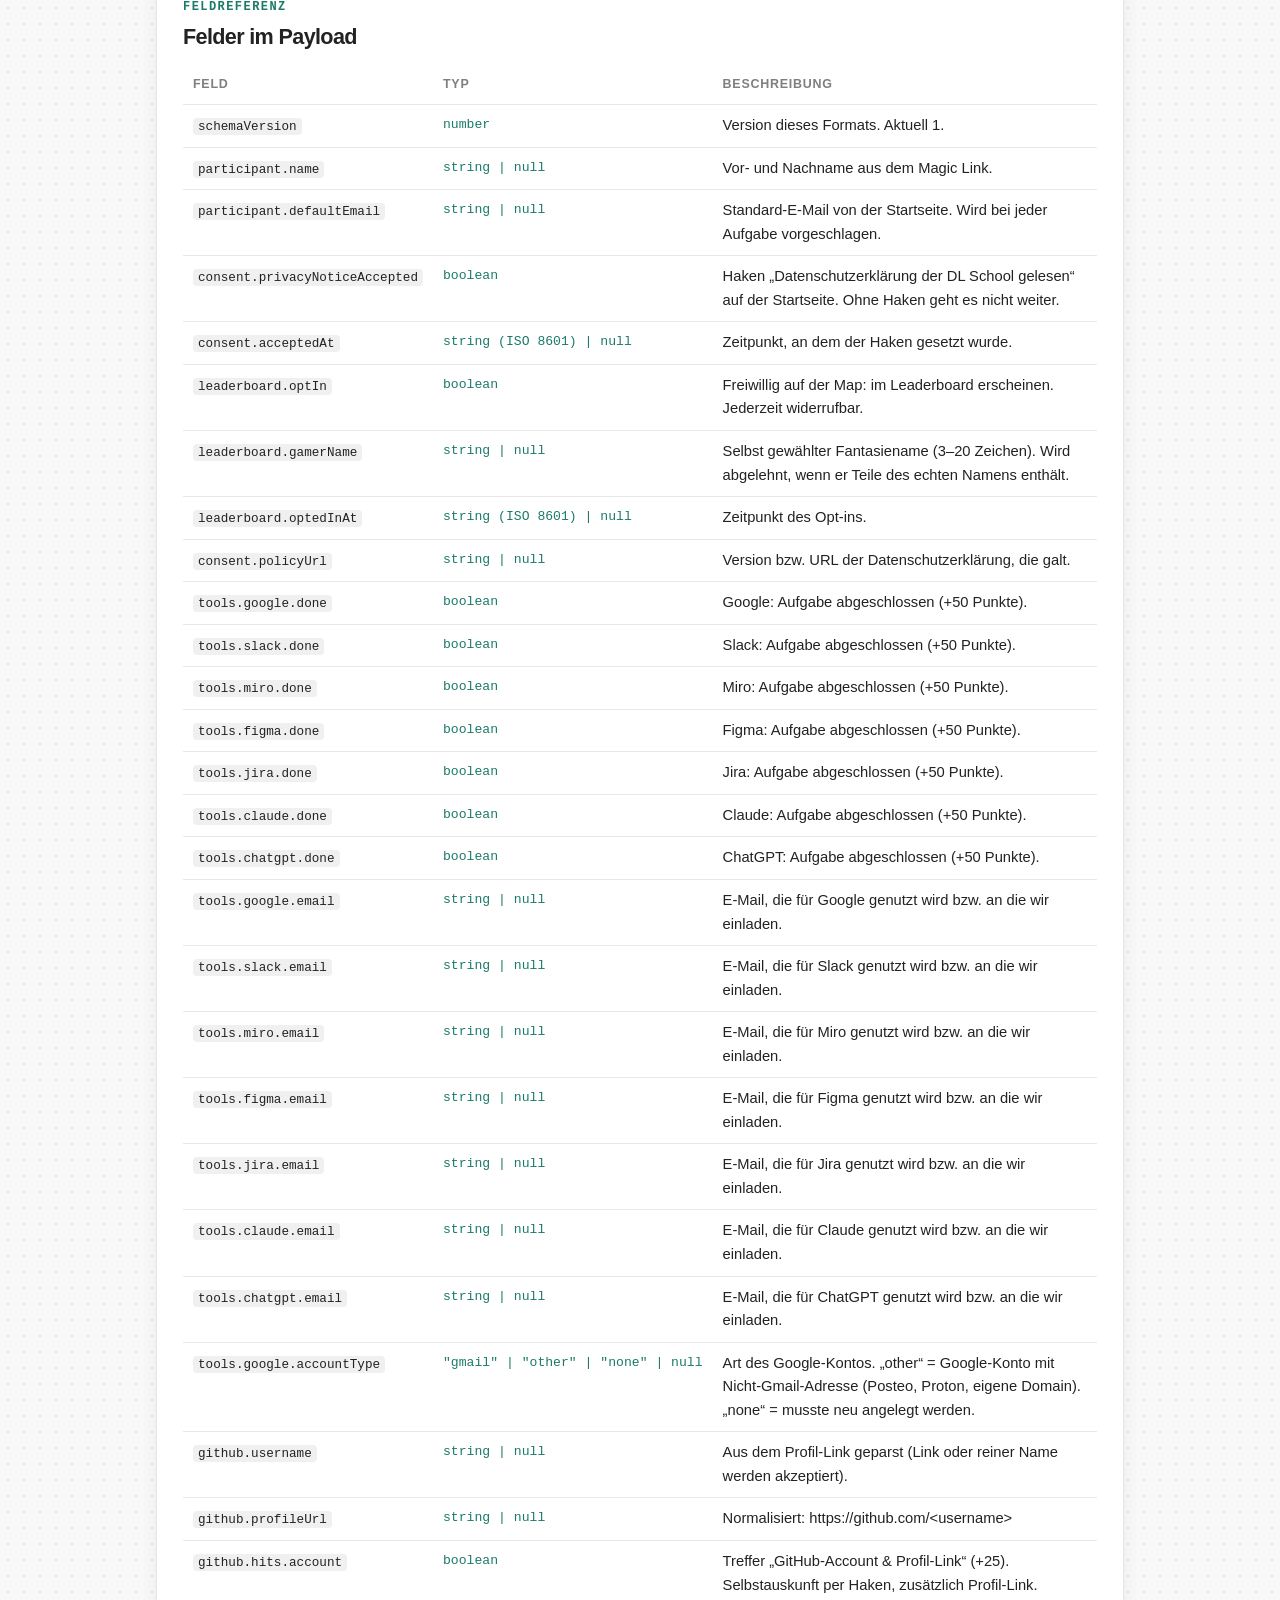
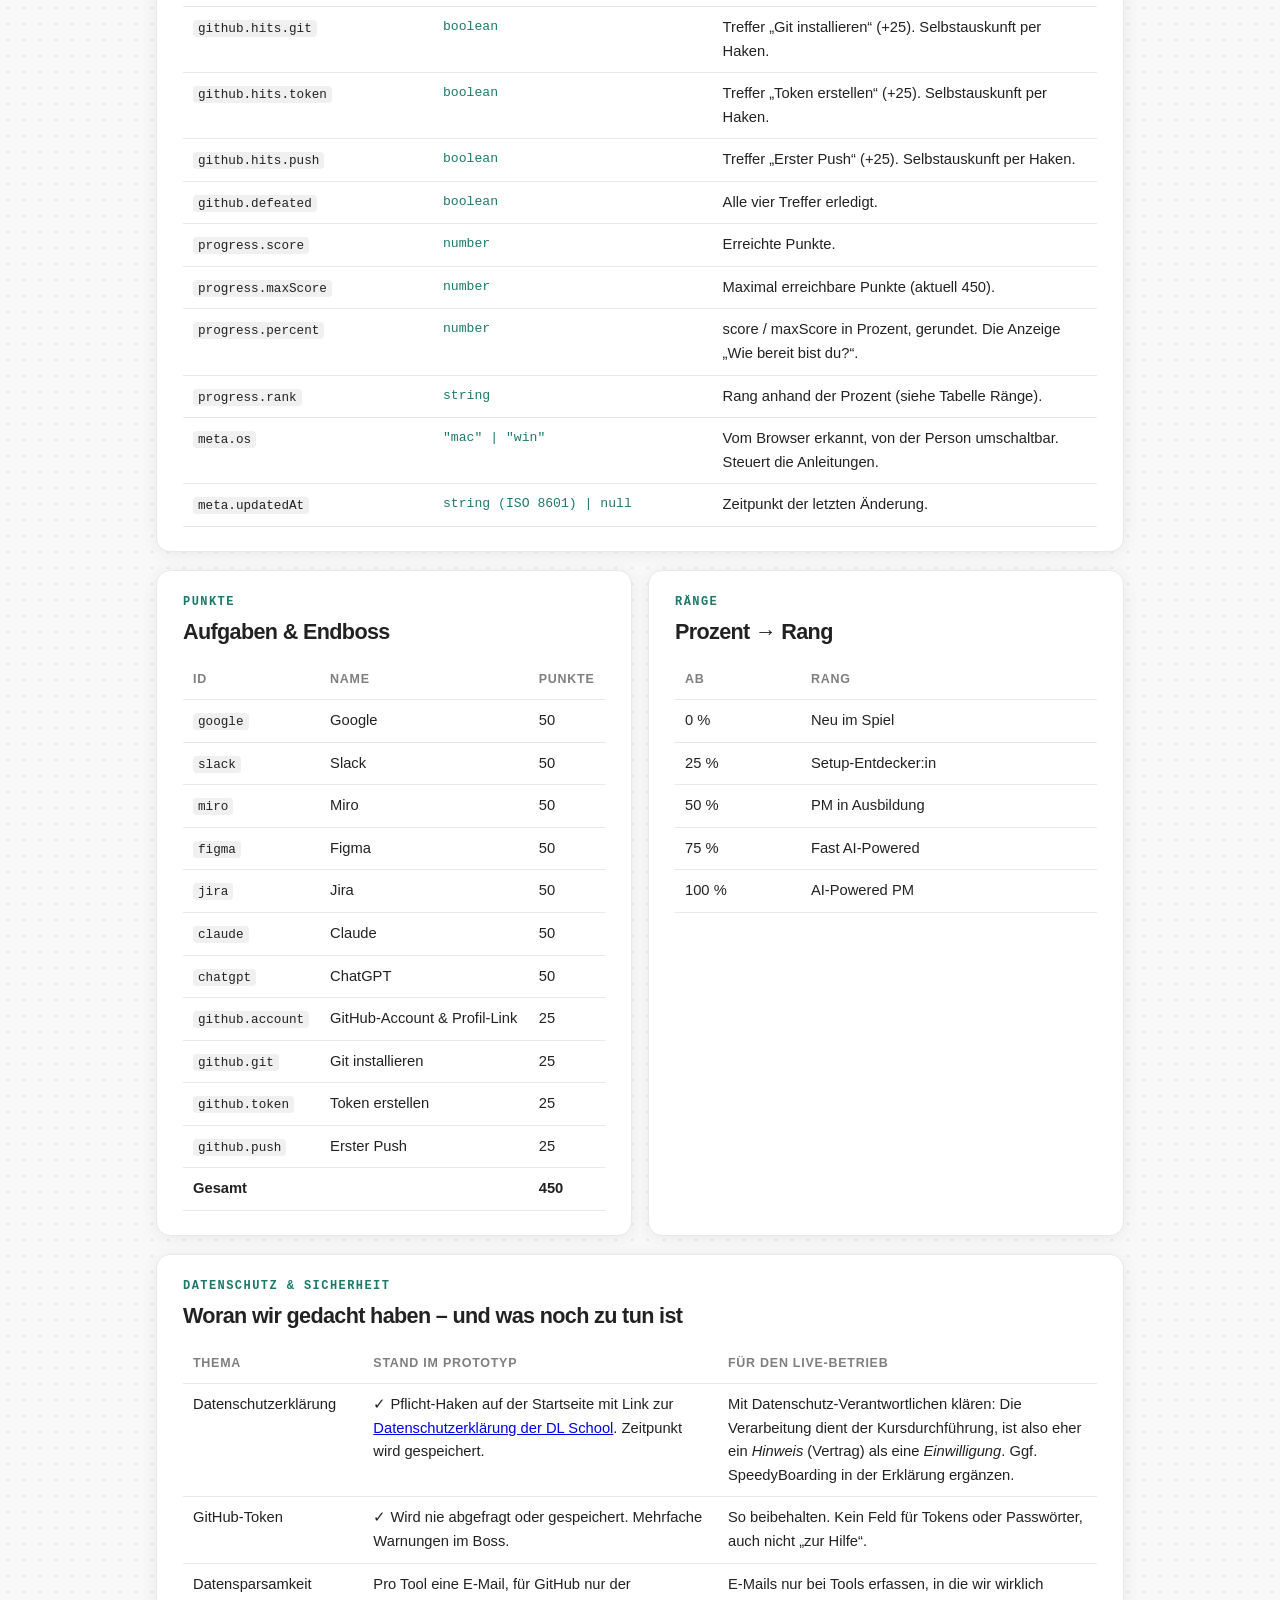
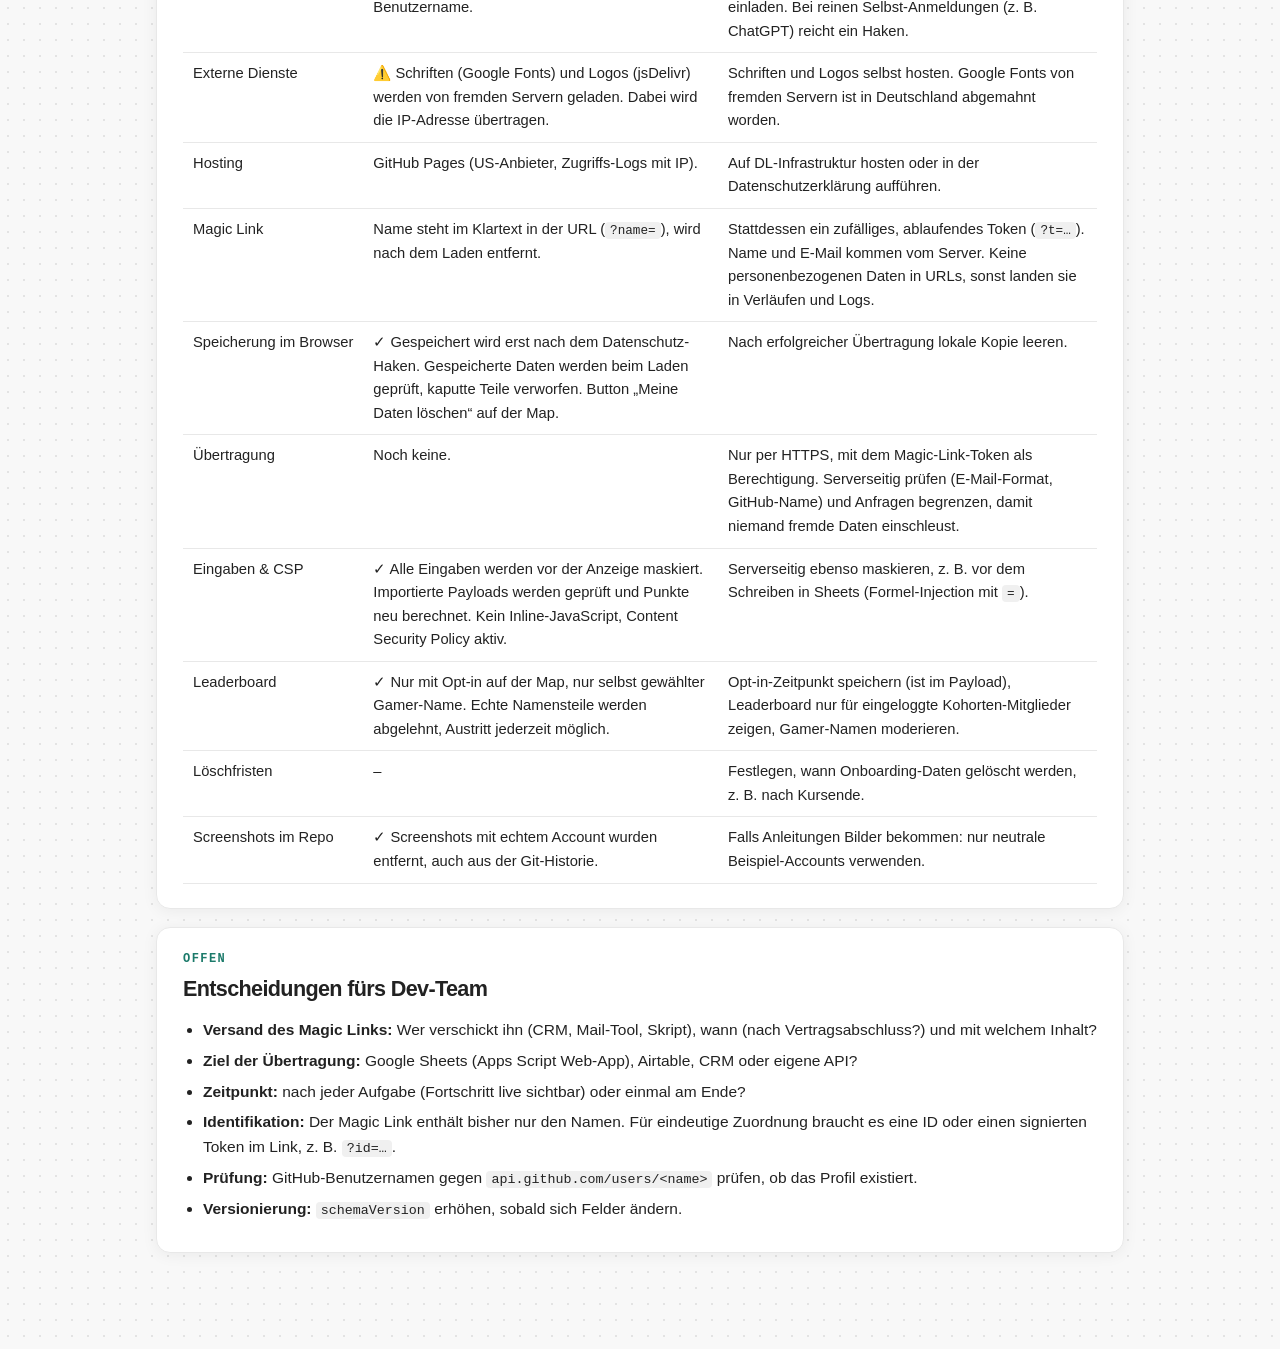
==== commit 157c822b: "Fix review findings: hardening, privacy and cleanup - Team view: imported payloads normalized, score" ====
--- a/intern.html
+++ b/intern.html
@@ -5,14 +5,24 @@
 <meta name="viewport" content="width=device-width, initial-scale=1">
 <meta name="robots" content="noindex">
 <title>SpeedyBoarding · Intern: Datenstruktur</title>
+<meta property="og:type" content="website">
+<meta property="og:site_name" content="DL School">
+<meta property="og:title" content="SpeedyBoarding · Datenstruktur">
+<meta property="og:description" content="Welche Daten SpeedyBoarding erfasst und wie sie aufgebaut sind. Prototyp.">
+<meta property="og:url" content="https://dls-dominikheilig.github.io/speedy_boarding/intern.html">
+<meta property="og:image" content="https://dls-dominikheilig.github.io/speedy_boarding/assets/og-image.png">
+<meta property="og:image:width" content="1200">
+<meta property="og:image:height" content="630">
+<meta property="og:image:alt" content="SpeedyBoarding: Pixel-Spielfigur trifft auf den Endboss, daneben die Frage „Wie bereit bist du, ein AI-Powered PM zu werden?“">
+<meta property="og:locale" content="de_DE">
+<meta name="twitter:card" content="summary_large_image">
+<meta name="twitter:image" content="https://dls-dominikheilig.github.io/speedy_boarding/assets/og-image.png">
+<meta http-equiv="Content-Security-Policy" content="default-src 'self'; script-src 'self'; style-src 'self' 'unsafe-inline' https://fonts.googleapis.com; font-src https://fonts.gstatic.com; img-src 'self' https://cdn.jsdelivr.net data: blob:; connect-src 'self'; object-src 'none'; base-uri 'none'; form-action 'none'">
 <link rel="preconnect" href="https://fonts.googleapis.com">
 <link rel="preconnect" href="https://fonts.gstatic.com" crossorigin>
 <link href="https://fonts.googleapis.com/css2?family=Manrope:wght@400;600;700;800&family=JetBrains+Mono:wght@400;500;700&display=swap" rel="stylesheet">
+<link rel="stylesheet" href="tokens.css">
 <style>
-  :root {
-    --yellow: #F5C451; --petrol: #1B7A6A; --red: #F2284B; --blue: #6B9EF7; --teal: #02F3DA;
-    --text: #222; --muted: #4F4F4F; --soft: #7F7F7F; --bg: #F8F8F8; --dot: #E3E3E3; --line: #E8E8E8; --card: #fff;
-  }
   * { box-sizing: border-box; }
   body { margin: 0; font: 15.5px/1.6 Manrope, Arial, sans-serif; color: var(--text); background: var(--bg) radial-gradient(var(--dot) 1px, transparent 1px) 0 0 / 16px 16px; }
   .wrap { max-width: 1000px; margin: 0 auto; padding: 0 16px 80px; }
@@ -45,7 +55,6 @@
   .tabs { display: inline-flex; background: var(--bg); border-radius: 8px; padding: 3px; margin-bottom: 12px; }
   .tabs button { background: transparent; padding: 6px 14px; color: var(--muted); }
   .tabs button[aria-pressed=true] { background: #222; color: #fff; }
-  .emo { display: inline-block; margin-right: .3em; }
   .note { border-radius: 10px; padding: 12px 16px; margin-top: 14px; font-size: .93rem; }
   .warn { background: #FEF6E0; } .danger { background: #FFEDF0; } .info { background: #EEF4FF; }
   .grid2 { display: grid; grid-template-columns: 1fr 1fr; gap: 16px; }
@@ -126,9 +135,9 @@
         <tr><td>Externe Dienste</td><td>⚠️ Schriften (Google Fonts) und Logos (jsDelivr) werden von fremden Servern geladen. Dabei wird die IP-Adresse übertragen.</td><td>Schriften und Logos selbst hosten. Google Fonts von fremden Servern ist in Deutschland abgemahnt worden.</td></tr>
         <tr><td>Hosting</td><td>GitHub Pages (US-Anbieter, Zugriffs-Logs mit IP).</td><td>Auf DL-Infrastruktur hosten oder in der Datenschutzerklärung aufführen.</td></tr>
         <tr><td>Magic Link</td><td>Name steht im Klartext in der URL (<code>?name=</code>), wird nach dem Laden entfernt.</td><td>Stattdessen ein zufälliges, ablaufendes Token (<code>?t=…</code>). Name und E-Mail kommen vom Server. Keine personenbezogenen Daten in URLs, sonst landen sie in Verläufen und Logs.</td></tr>
-        <tr><td>Speicherung im Browser</td><td>Alles im localStorage. Bleibt auf geteilten Rechnern stehen.</td><td>Button „Meine Daten löschen“. Nach erfolgreicher Übertragung lokale Kopie leeren.</td></tr>
+        <tr><td>Speicherung im Browser</td><td>✓ Gespeichert wird erst nach dem Datenschutz-Haken. Gespeicherte Daten werden beim Laden geprüft, kaputte Teile verworfen. Button „Meine Daten löschen“ auf der Map.</td><td>Nach erfolgreicher Übertragung lokale Kopie leeren.</td></tr>
         <tr><td>Übertragung</td><td>Noch keine.</td><td>Nur per HTTPS, mit dem Magic-Link-Token als Berechtigung. Serverseitig prüfen (E-Mail-Format, GitHub-Name) und Anfragen begrenzen, damit niemand fremde Daten einschleust.</td></tr>
-        <tr><td>Eingaben</td><td>✓ Name und Eingaben werden vor der Anzeige maskiert (Schutz vor eingeschleustem HTML/JS).</td><td>Serverseitig ebenso maskieren, z. B. vor dem Schreiben in Sheets (Formel-Injection mit <code>=</code>).</td></tr>
+        <tr><td>Eingaben &amp; CSP</td><td>✓ Alle Eingaben werden vor der Anzeige maskiert. Importierte Payloads werden geprüft und Punkte neu berechnet. Kein Inline-JavaScript, Content Security Policy aktiv.</td><td>Serverseitig ebenso maskieren, z. B. vor dem Schreiben in Sheets (Formel-Injection mit <code>=</code>).</td></tr>
         <tr><td>Leaderboard</td><td>✓ Nur mit Opt-in auf der Map, nur selbst gewählter Gamer-Name. Echte Namensteile werden abgelehnt, Austritt jederzeit möglich.</td><td>Opt-in-Zeitpunkt speichern (ist im Payload), Leaderboard nur für eingeloggte Kohorten-Mitglieder zeigen, Gamer-Namen moderieren.</td></tr>
         <tr><td>Löschfristen</td><td>–</td><td>Festlegen, wann Onboarding-Daten gelöscht werden, z. B. nach Kursende.</td></tr>
         <tr><td>Screenshots im Repo</td><td>✓ Screenshots mit echtem Account wurden entfernt, auch aus der Git-Historie.</td><td>Falls Anleitungen Bilder bekommen: nur neutrale Beispiel-Accounts verwenden.</td></tr>
@@ -152,83 +161,6 @@
 
 <script src="schema.js"></script>
 <script src="nav.js"></script>
-<script>
-const FIELDS = [
-  ["schemaVersion", "number", "Version dieses Formats. Aktuell " + SB.SCHEMA_VERSION + "."],
-  ["participant.name", "string | null", "Vor- und Nachname aus dem Magic Link."],
-  ["participant.defaultEmail", "string | null", "Standard-E-Mail von der Startseite. Wird bei jeder Aufgabe vorgeschlagen."],
-  ["consent.privacyNoticeAccepted", "boolean", "Haken „Datenschutzerklärung der DL School gelesen“ auf der Startseite. Ohne Haken geht es nicht weiter."],
-  ["consent.acceptedAt", "string (ISO 8601) | null", "Zeitpunkt, an dem der Haken gesetzt wurde."],
-  ["leaderboard.optIn", "boolean", "Freiwillig auf der Map: im Leaderboard erscheinen. Jederzeit widerrufbar."],
-  ["leaderboard.gamerName", "string | null", "Selbst gewählter Fantasiename (3–20 Zeichen). Wird abgelehnt, wenn er Teile des echten Namens enthält."],
-  ["leaderboard.optedInAt", "string (ISO 8601) | null", "Zeitpunkt des Opt-ins."],
-  ["consent.policyUrl", "string | null", "Version bzw. URL der Datenschutzerklärung, die galt."],
-  ...SB.TASKS.map(t => [`tools.${t.id}.done`, "boolean", `${t.name}: Aufgabe abgeschlossen (+${t.points} Punkte).`]),
-  ...SB.TASKS.map(t => [`tools.${t.id}.email`, "string | null", `E-Mail, die für ${t.name} genutzt wird bzw. an die wir einladen.`]),
-  ["tools.google.accountType", '"gmail" | "other" | "none" | null', "Art des Google-Kontos. „other“ = Google-Konto mit Nicht-Gmail-Adresse (Posteo, Proton, eigene Domain). „none“ = musste neu angelegt werden."],
-  ["github.username", "string | null", "Aus dem Profil-Link geparst (Link oder reiner Name werden akzeptiert)."],
-  ["github.profileUrl", "string | null", "Normalisiert: https://github.com/&lt;username&gt;"],
-  ...SB.BOSS.hits.map(h => [`github.hits.${h.id}`, "boolean", `Treffer „${h.title}“ (+${h.points}). Selbstauskunft per Haken${h.id === "account" ? ", zusätzlich Profil-Link" : ""}.`]),
-  ["github.defeated", "boolean", "Alle vier Treffer erledigt."],
-  ["progress.score", "number", "Erreichte Punkte."],
-  ["progress.maxScore", "number", `Maximal erreichbare Punkte (aktuell ${SB.MAX}).`],
-  ["progress.percent", "number", "score / maxScore in Prozent, gerundet. Die Anzeige „Wie bereit bist du?“."],
-  ["progress.rank", "string", "Rang anhand der Prozent (siehe Tabelle Ränge)."],
-  ["meta.os", '"mac" | "win"', "Vom Browser erkannt, von der Person umschaltbar. Steuert die Anleitungen."],
-  ["meta.updatedAt", "string (ISO 8601) | null", "Zeitpunkt der letzten Änderung."],
-];
-
-// Beispielzustand: Lea hat 5 Aufgaben und 2 Treffer erledigt
-const EXAMPLE = Object.assign(SB.blank(), {
-  name: "Lea Müller", email: "lea@posteo.de", os: "mac", updatedAt: "2026-11-12T10:42:00.000Z",
-  consent: { accepted: true, at: "2026-11-12T10:30:12.000Z", policyUrl: "https://school.digitale-leute.de/datenschutz" },
-  leaderboard: { optIn: true, gamerName: "PixelQueen", at: "2026-11-12T10:41:05.000Z" },
-  tasks: {
-    google: { done: true, email: "lea@posteo.de", has: "other" },
-    slack: { done: true, email: "lea@posteo.de" },
-    miro: { done: true, email: "lea.mueller@gmail.com" },
-    figma: { done: true, email: "lea@posteo.de" },
-    claude: { done: true, email: "lea@posteo.de" },
-  },
-  boss: { account: { done: true, user: "lea-mueller" }, git: { done: true } },
-});
-
-function highlight(json) {
-  return json.replace(/[&<>]/g, c => ({ "&": "&amp;", "<": "&lt;", ">": "&gt;" }[c]))
-    .replace(/("(?:\\.|[^"\\])*")(\s*:)?|\b(true|false|null)\b|-?\d+(?:\.\d+)?/g, (m, str, colon, lit) =>
-      str ? (colon ? `<span class="k">${str}</span>${colon}` : `<span class="s">${str}</span>`)
-          : lit ? `<span class="b">${m}</span>` : `<span class="n">${m}</span>`);
-}
-
-let tab = "example", current = "";
-function render() {
-  let data;
-  if (tab === "example") data = SB.payload(EXAMPLE);
-  else if (tab === "live") data = SB.payload(SB.load());
-  else { try { data = JSON.parse(localStorage.getItem(SB.STORAGE_KEY)); } catch { data = null; } }
-  current = JSON.stringify(data, null, 2);
-  document.getElementById("json").innerHTML = data ? highlight(current) : '<span class="empty">Noch keine Daten in diesem Browser.</span>';
-  document.getElementById("liveHint").hidden = tab === "example";
-  document.querySelectorAll("[data-tab]").forEach(b => b.setAttribute("aria-pressed", b.dataset.tab === tab));
-}
-
-document.getElementById("keyName").textContent = SB.STORAGE_KEY;
-document.getElementById("fields").innerHTML = FIELDS.map(([f, t, d]) => `<tr><td><code>${f}</code></td><td class="type">${t.replace(/</g, "&lt;")}</td><td>${d}</td></tr>`).join("");
-document.getElementById("points").innerHTML =
-  SB.TASKS.map(t => `<tr><td><code>${t.id}</code></td><td>${t.name}</td><td>${t.points}</td></tr>`).join("") +
-  SB.BOSS.hits.map(h => `<tr><td><code>github.${h.id}</code></td><td>${h.title}</td><td>${h.points}</td></tr>`).join("") +
-  `<tr><td colspan="2"><strong>Gesamt</strong></td><td><strong>${SB.MAX}</strong></td></tr>`;
-document.getElementById("ranks").innerHTML = SB.RANKS.map(([p, r]) => `<tr><td>${p} %</td><td>${r}</td></tr>`).join("");
-
-document.querySelectorAll("[data-tab]").forEach(b => b.onclick = () => { tab = b.dataset.tab; render(); });
-document.getElementById("refresh").onclick = render;
-document.getElementById("copy").onclick = e => navigator.clipboard?.writeText(current).then(() => { e.target.textContent = "Kopiert ✓"; setTimeout(() => e.target.textContent = "JSON kopieren", 1400); }).catch(() => {});
-document.getElementById("download").onclick = () => {
-  const a = document.createElement("a");
-  a.href = URL.createObjectURL(new Blob([current], { type: "application/json" }));
-  a.download = `speedyboarding-${tab}.json`; a.click(); URL.revokeObjectURL(a.href);
-};
-render();
-</script>
+<script src="intern.js"></script>
 </body>
 </html>
--- a/tokens.css
+++ b/tokens.css
@@ -0,0 +1,12 @@
+/* SpeedyBoarding – gemeinsame Design-Tokens für alle Seiten */
+:root {
+  /* Hauptfarben (aus den Trainer-Hintergründen, geschätzt) */
+  --yellow: #F5C451; --petrol: #1B7A6A; --red: #F2284B; --blue: #6B9EF7;
+  /* Basis (von school.digitale-leute.de) */
+  --teal: #02F3DA; --text: #222222; --muted: #4F4F4F; --soft: #7F7F7F;
+  --bg: #F8F8F8; --dot: #E3E3E3; --card: #FFFFFF; --line: #E8E8E8; --dark: #222222;
+  --radius: 14px; --shadow: 0 2px 16px rgba(0,0,0,.07); --shadow-lg: 0 10px 40px rgba(0,0,0,.12);
+}
+/* Emoji mit Abstand in Schriftbreite */
+.emo { display: inline-block; margin-right: .3em; font-style: normal; }
+.emo-after { margin-right: 0; margin-left: .3em; }
